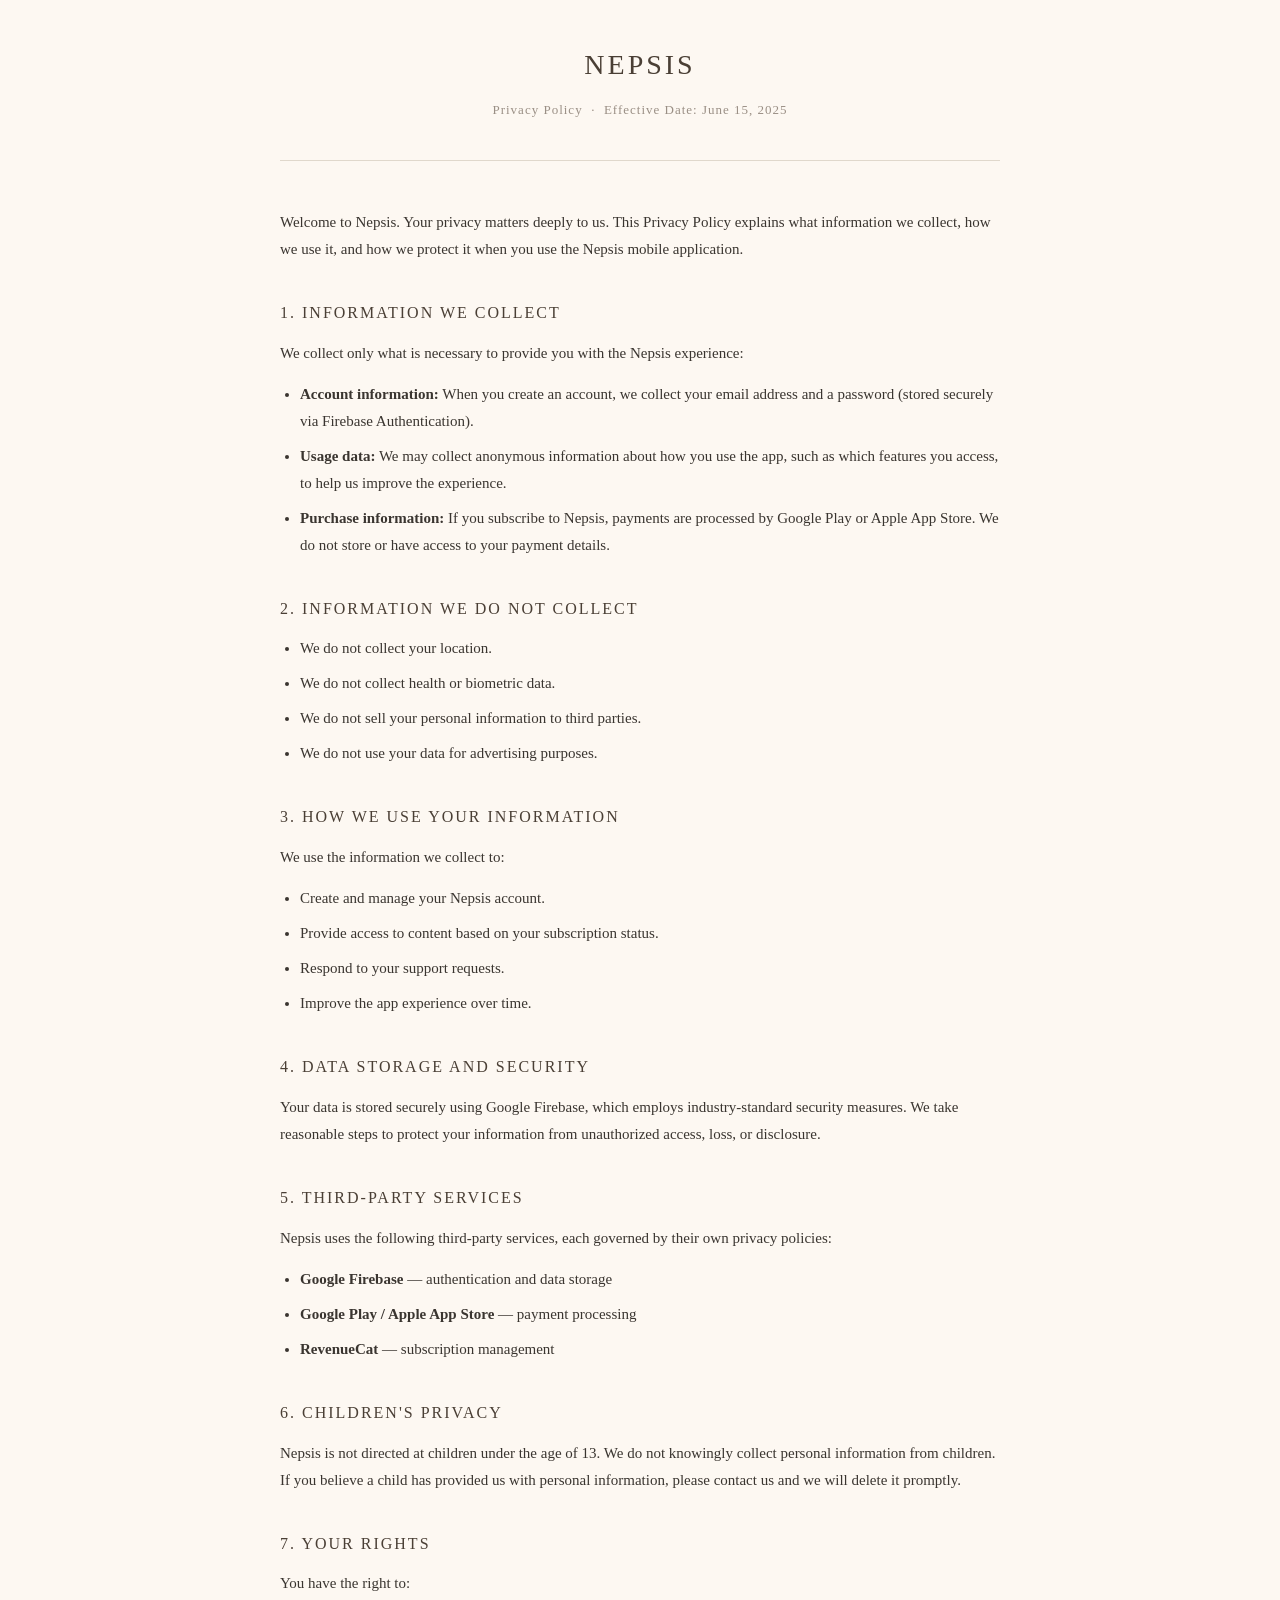
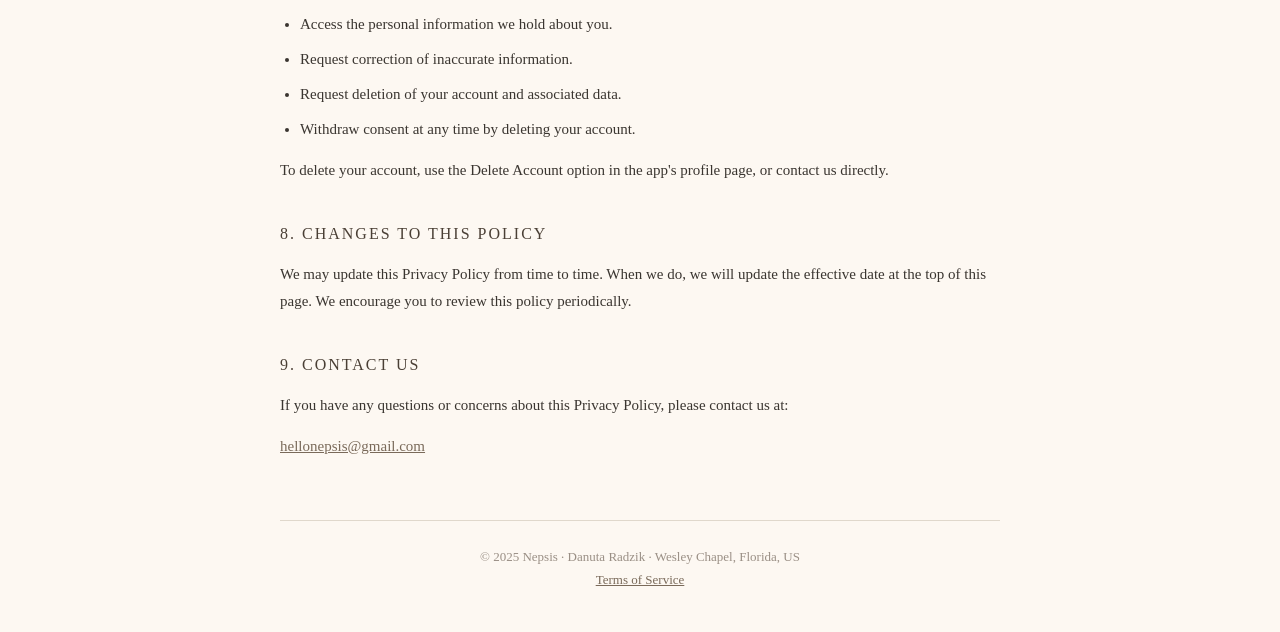
==== privacy-policy.html @ 8388c2a1 "Add files via upload" ====
<!DOCTYPE html>
<html lang="en">
<head>
  <meta charset="UTF-8" />
  <meta name="viewport" content="width=device-width, initial-scale=1.0"/>
  <title>Privacy Policy – Nepsis</title>
  <style>
    * { margin: 0; padding: 0; box-sizing: border-box; }
    body {
      font-family: Georgia, serif;
      background: #fdf8f2;
      color: #2c2c2c;
      padding: 40px 20px;
      max-width: 760px;
      margin: 0 auto;
      line-height: 1.8;
    }
    header {
      text-align: center;
      margin-bottom: 48px;
      padding-bottom: 24px;
      border-bottom: 1px solid #e0d8cc;
    }
    header h1 {
      font-size: 28px;
      font-weight: normal;
      letter-spacing: 3px;
      text-transform: uppercase;
      color: #4a3f35;
      margin-bottom: 8px;
    }
    header p {
      font-size: 13px;
      color: #9a8f85;
      letter-spacing: 1px;
    }
    h2 {
      font-size: 16px;
      font-weight: normal;
      letter-spacing: 2px;
      text-transform: uppercase;
      color: #4a3f35;
      margin: 36px 0 12px;
    }
    p { margin-bottom: 14px; font-size: 15px; color: #3a3530; }
    ul { margin: 10px 0 14px 20px; }
    ul li { margin-bottom: 8px; font-size: 15px; color: #3a3530; }
    a { color: #7a6a5a; }
    footer {
      margin-top: 60px;
      padding-top: 24px;
      border-top: 1px solid #e0d8cc;
      text-align: center;
      font-size: 13px;
      color: #9a8f85;
    }
  </style>
</head>
<body>

<header>
  <h1>Nepsis</h1>
  <p>Privacy Policy &nbsp;·&nbsp; Effective Date: June 15, 2025</p>
</header>

<p>Welcome to Nepsis. Your privacy matters deeply to us. This Privacy Policy explains what information we collect, how we use it, and how we protect it when you use the Nepsis mobile application.</p>

<h2>1. Information We Collect</h2>
<p>We collect only what is necessary to provide you with the Nepsis experience:</p>
<ul>
  <li><strong>Account information:</strong> When you create an account, we collect your email address and a password (stored securely via Firebase Authentication).</li>
  <li><strong>Usage data:</strong> We may collect anonymous information about how you use the app, such as which features you access, to help us improve the experience.</li>
  <li><strong>Purchase information:</strong> If you subscribe to Nepsis, payments are processed by Google Play or Apple App Store. We do not store or have access to your payment details.</li>
</ul>

<h2>2. Information We Do Not Collect</h2>
<ul>
  <li>We do not collect your location.</li>
  <li>We do not collect health or biometric data.</li>
  <li>We do not sell your personal information to third parties.</li>
  <li>We do not use your data for advertising purposes.</li>
</ul>

<h2>3. How We Use Your Information</h2>
<p>We use the information we collect to:</p>
<ul>
  <li>Create and manage your Nepsis account.</li>
  <li>Provide access to content based on your subscription status.</li>
  <li>Respond to your support requests.</li>
  <li>Improve the app experience over time.</li>
</ul>

<h2>4. Data Storage and Security</h2>
<p>Your data is stored securely using Google Firebase, which employs industry-standard security measures. We take reasonable steps to protect your information from unauthorized access, loss, or disclosure.</p>

<h2>5. Third-Party Services</h2>
<p>Nepsis uses the following third-party services, each governed by their own privacy policies:</p>
<ul>
  <li><strong>Google Firebase</strong> — authentication and data storage</li>
  <li><strong>Google Play / Apple App Store</strong> — payment processing</li>
  <li><strong>RevenueCat</strong> — subscription management</li>
</ul>

<h2>6. Children's Privacy</h2>
<p>Nepsis is not directed at children under the age of 13. We do not knowingly collect personal information from children. If you believe a child has provided us with personal information, please contact us and we will delete it promptly.</p>

<h2>7. Your Rights</h2>
<p>You have the right to:</p>
<ul>
  <li>Access the personal information we hold about you.</li>
  <li>Request correction of inaccurate information.</li>
  <li>Request deletion of your account and associated data.</li>
  <li>Withdraw consent at any time by deleting your account.</li>
</ul>
<p>To delete your account, use the Delete Account option in the app's profile page, or contact us directly.</p>

<h2>8. Changes to This Policy</h2>
<p>We may update this Privacy Policy from time to time. When we do, we will update the effective date at the top of this page. We encourage you to review this policy periodically.</p>

<h2>9. Contact Us</h2>
<p>If you have any questions or concerns about this Privacy Policy, please contact us at:</p>
<p><a href="mailto:hellonepsis@gmail.com">hellonepsis@gmail.com</a></p>

<footer>
  &copy; 2025 Nepsis · Danuta Radzik · Wesley Chapel, Florida, US<br/>
  <a href="terms.html">Terms of Service</a>
</footer>

</body>
</html>
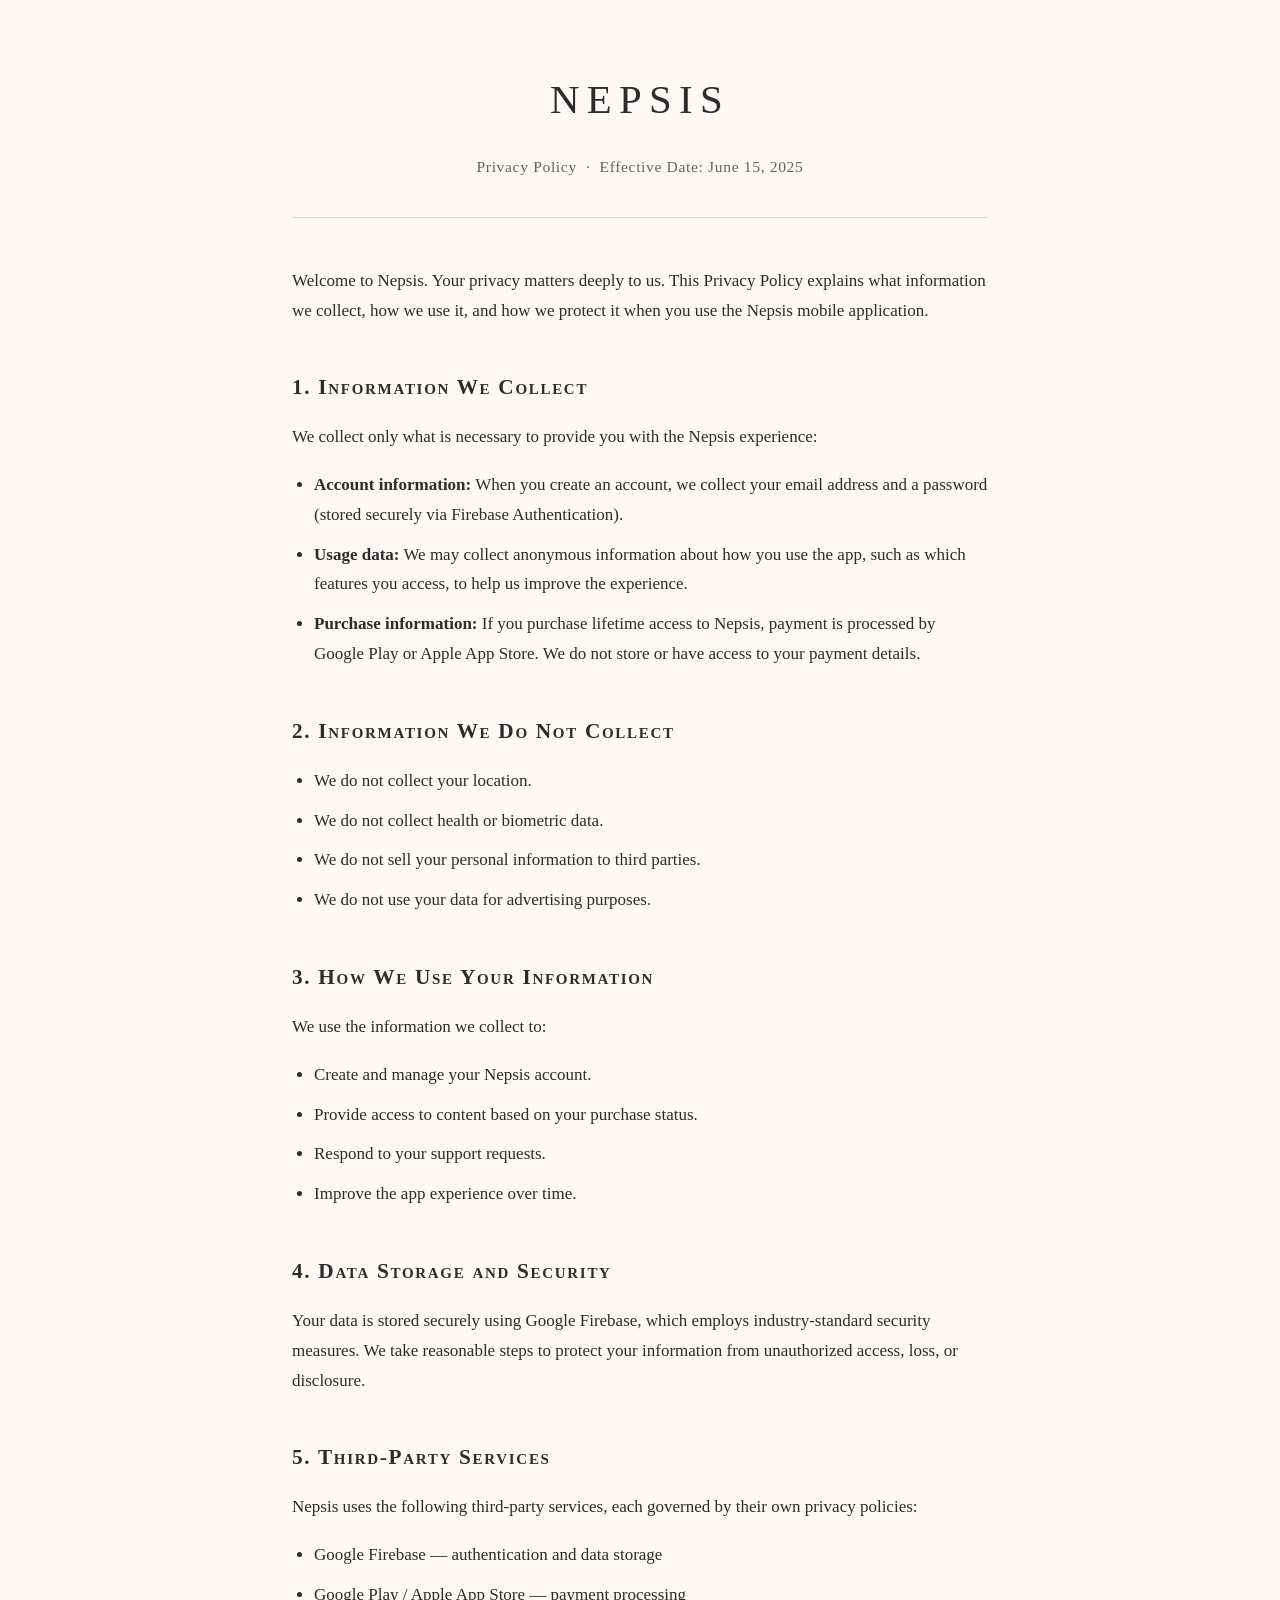
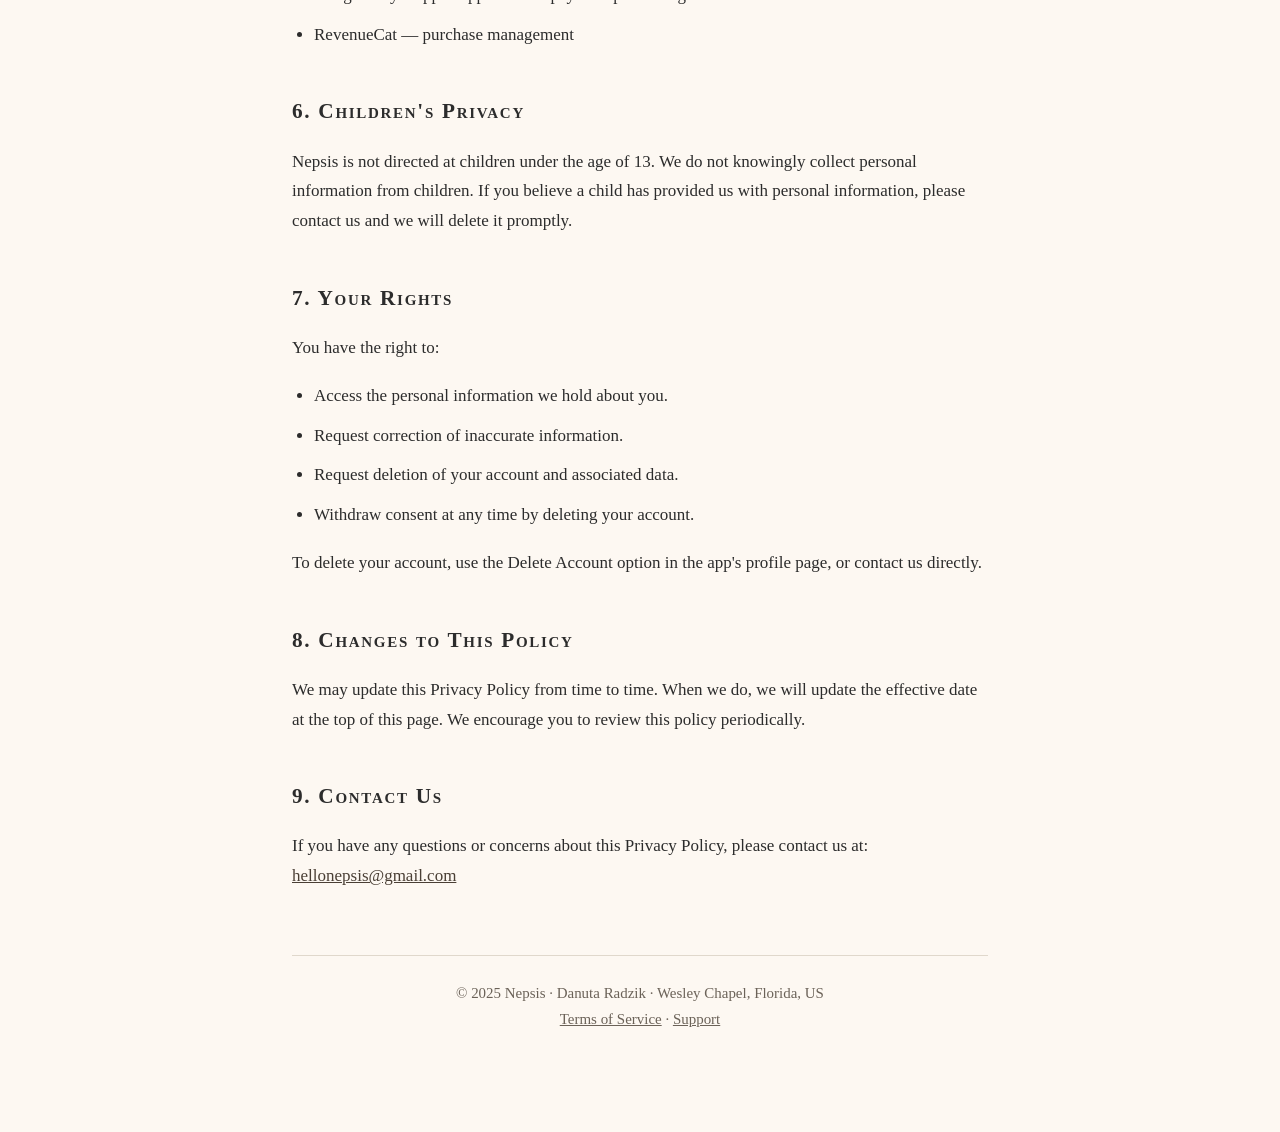
==== commit be223302: "Update privacy-policy.html" ====
--- a/privacy-policy.html
+++ b/privacy-policy.html
@@ -1,130 +1,156 @@
 <!DOCTYPE html>
 <html lang="en">
 <head>
-  <meta charset="UTF-8" />
-  <meta name="viewport" content="width=device-width, initial-scale=1.0"/>
-  <title>Privacy Policy – Nepsis</title>
-  <style>
-    * { margin: 0; padding: 0; box-sizing: border-box; }
-    body {
-      font-family: Georgia, serif;
-      background: #fdf8f2;
-      color: #2c2c2c;
-      padding: 40px 20px;
-      max-width: 760px;
-      margin: 0 auto;
-      line-height: 1.8;
-    }
-    header {
-      text-align: center;
-      margin-bottom: 48px;
-      padding-bottom: 24px;
-      border-bottom: 1px solid #e0d8cc;
-    }
-    header h1 {
-      font-size: 28px;
-      font-weight: normal;
-      letter-spacing: 3px;
-      text-transform: uppercase;
-      color: #4a3f35;
-      margin-bottom: 8px;
-    }
-    header p {
-      font-size: 13px;
-      color: #9a8f85;
-      letter-spacing: 1px;
-    }
-    h2 {
-      font-size: 16px;
-      font-weight: normal;
-      letter-spacing: 2px;
-      text-transform: uppercase;
-      color: #4a3f35;
-      margin: 36px 0 12px;
-    }
-    p { margin-bottom: 14px; font-size: 15px; color: #3a3530; }
-    ul { margin: 10px 0 14px 20px; }
-    ul li { margin-bottom: 8px; font-size: 15px; color: #3a3530; }
-    a { color: #7a6a5a; }
-    footer {
-      margin-top: 60px;
-      padding-top: 24px;
-      border-top: 1px solid #e0d8cc;
-      text-align: center;
-      font-size: 13px;
-      color: #9a8f85;
-    }
-  </style>
+<meta charset="UTF-8">
+<title>Privacy Policy – Nepsis</title>
+<meta name="viewport" content="width=device-width, initial-scale=1.0">
+<style>
+  * { box-sizing: border-box; }
+
+  body {
+    margin: 0;
+    background: #fdf8f2;
+    color: #2c2c2c;
+    font-family: Georgia, serif;
+    font-size: 17px;
+    line-height: 1.75;
+  }
+
+  .page {
+    max-width: 760px;
+    margin: 0 auto;
+    padding: 64px 32px 100px;
+  }
+
+  .wordmark {
+    text-align: center;
+    font-family: Georgia, serif;
+    font-size: 2.4em;
+    letter-spacing: 0.18em;
+    font-weight: 500;
+    color: #2c2c2c;
+    margin: 0 0 18px;
+  }
+
+  .meta {
+    text-align: center;
+    font-size: 0.92em;
+    letter-spacing: 0.04em;
+    color: #6b6258;
+    margin-bottom: 36px;
+  }
+
+  hr {
+    border: none;
+    border-top: 1px solid #e0d8cc;
+    margin: 0 0 48px;
+  }
+
+  h2 {
+    font-family: Georgia, serif;
+    font-variant: small-caps;
+    letter-spacing: 0.08em;
+    font-weight: 600;
+    font-size: 1.25em;
+    color: #2c2c2c;
+    margin-top: 44px;
+    margin-bottom: 16px;
+  }
+
+  p { margin: 0 0 18px; }
+
+  ul {
+    margin: 0 0 18px;
+    padding-left: 22px;
+  }
+
+  li { margin-bottom: 10px; }
+
+  a { color: #4a3f35; text-decoration: underline; }
+  a:hover { color: #2c2c2c; }
+
+  footer {
+    margin-top: 64px;
+    padding-top: 24px;
+    border-top: 1px solid #e0d8cc;
+    text-align: center;
+    font-size: 0.88em;
+    color: #6b6258;
+  }
+
+  footer a { color: #6b6258; }
+</style>
 </head>
 <body>
+<div class="page">
 
-<header>
-  <h1>Nepsis</h1>
-  <p>Privacy Policy &nbsp;·&nbsp; Effective Date: June 15, 2025</p>
-</header>
+  <div class="wordmark">NEPSIS</div>
+  <div class="meta">Privacy Policy &nbsp;&middot;&nbsp; Effective Date: June 15, 2025</div>
+  <hr>
 
-<p>Welcome to Nepsis. Your privacy matters deeply to us. This Privacy Policy explains what information we collect, how we use it, and how we protect it when you use the Nepsis mobile application.</p>
+  <p>Welcome to Nepsis. Your privacy matters deeply to us. This Privacy Policy explains what information we collect, how we use it, and how we protect it when you use the Nepsis mobile application.</p>
 
-<h2>1. Information We Collect</h2>
-<p>We collect only what is necessary to provide you with the Nepsis experience:</p>
-<ul>
-  <li><strong>Account information:</strong> When you create an account, we collect your email address and a password (stored securely via Firebase Authentication).</li>
-  <li><strong>Usage data:</strong> We may collect anonymous information about how you use the app, such as which features you access, to help us improve the experience.</li>
-  <li><strong>Purchase information:</strong> If you subscribe to Nepsis, payments are processed by Google Play or Apple App Store. We do not store or have access to your payment details.</li>
-</ul>
+  <h2>1. Information We Collect</h2>
+  <p>We collect only what is necessary to provide you with the Nepsis experience:</p>
+  <ul>
+    <li><strong>Account information:</strong> When you create an account, we collect your email address and a password (stored securely via Firebase Authentication).</li>
+    <li><strong>Usage data:</strong> We may collect anonymous information about how you use the app, such as which features you access, to help us improve the experience.</li>
+    <li><strong>Purchase information:</strong> If you purchase lifetime access to Nepsis, payment is processed by Google Play or Apple App Store. We do not store or have access to your payment details.</li>
+  </ul>
 
-<h2>2. Information We Do Not Collect</h2>
-<ul>
-  <li>We do not collect your location.</li>
-  <li>We do not collect health or biometric data.</li>
-  <li>We do not sell your personal information to third parties.</li>
-  <li>We do not use your data for advertising purposes.</li>
-</ul>
+  <h2>2. Information We Do Not Collect</h2>
+  <ul>
+    <li>We do not collect your location.</li>
+    <li>We do not collect health or biometric data.</li>
+    <li>We do not sell your personal information to third parties.</li>
+    <li>We do not use your data for advertising purposes.</li>
+  </ul>
 
-<h2>3. How We Use Your Information</h2>
-<p>We use the information we collect to:</p>
-<ul>
-  <li>Create and manage your Nepsis account.</li>
-  <li>Provide access to content based on your subscription status.</li>
-  <li>Respond to your support requests.</li>
-  <li>Improve the app experience over time.</li>
-</ul>
+  <h2>3. How We Use Your Information</h2>
+  <p>We use the information we collect to:</p>
+  <ul>
+    <li>Create and manage your Nepsis account.</li>
+    <li>Provide access to content based on your purchase status.</li>
+    <li>Respond to your support requests.</li>
+    <li>Improve the app experience over time.</li>
+  </ul>
 
-<h2>4. Data Storage and Security</h2>
-<p>Your data is stored securely using Google Firebase, which employs industry-standard security measures. We take reasonable steps to protect your information from unauthorized access, loss, or disclosure.</p>
+  <h2>4. Data Storage and Security</h2>
+  <p>Your data is stored securely using Google Firebase, which employs industry-standard security measures. We take reasonable steps to protect your information from unauthorized access, loss, or disclosure.</p>
 
-<h2>5. Third-Party Services</h2>
-<p>Nepsis uses the following third-party services, each governed by their own privacy policies:</p>
-<ul>
-  <li><strong>Google Firebase</strong> — authentication and data storage</li>
-  <li><strong>Google Play / Apple App Store</strong> — payment processing</li>
-  <li><strong>RevenueCat</strong> — subscription management</li>
-</ul>
+  <h2>5. Third-Party Services</h2>
+  <p>Nepsis uses the following third-party services, each governed by their own privacy policies:</p>
+  <ul>
+    <li>Google Firebase — authentication and data storage</li>
+    <li>Google Play / Apple App Store — payment processing</li>
+    <li>RevenueCat — purchase management</li>
+  </ul>
 
-<h2>6. Children's Privacy</h2>
-<p>Nepsis is not directed at children under the age of 13. We do not knowingly collect personal information from children. If you believe a child has provided us with personal information, please contact us and we will delete it promptly.</p>
+  <h2>6. Children's Privacy</h2>
+  <p>Nepsis is not directed at children under the age of 13. We do not knowingly collect personal information from children. If you believe a child has provided us with personal information, please contact us and we will delete it promptly.</p>
 
-<h2>7. Your Rights</h2>
-<p>You have the right to:</p>
-<ul>
-  <li>Access the personal information we hold about you.</li>
-  <li>Request correction of inaccurate information.</li>
-  <li>Request deletion of your account and associated data.</li>
-  <li>Withdraw consent at any time by deleting your account.</li>
-</ul>
-<p>To delete your account, use the Delete Account option in the app's profile page, or contact us directly.</p>
+  <h2>7. Your Rights</h2>
+  <p>You have the right to:</p>
+  <ul>
+    <li>Access the personal information we hold about you.</li>
+    <li>Request correction of inaccurate information.</li>
+    <li>Request deletion of your account and associated data.</li>
+    <li>Withdraw consent at any time by deleting your account.</li>
+  </ul>
+  <p>To delete your account, use the Delete Account option in the app's profile page, or contact us directly.</p>
 
-<h2>8. Changes to This Policy</h2>
-<p>We may update this Privacy Policy from time to time. When we do, we will update the effective date at the top of this page. We encourage you to review this policy periodically.</p>
+  <h2>8. Changes to This Policy</h2>
+  <p>We may update this Privacy Policy from time to time. When we do, we will update the effective date at the top of this page. We encourage you to review this policy periodically.</p>
 
-<h2>9. Contact Us</h2>
-<p>If you have any questions or concerns about this Privacy Policy, please contact us at:</p>
-<p><a href="mailto:hellonepsis@gmail.com">hellonepsis@gmail.com</a></p>
+  <h2>9. Contact Us</h2>
+  <p>If you have any questions or concerns about this Privacy Policy, please contact us at:<br>
+  <a href="mailto:hellonepsis@gmail.com">hellonepsis@gmail.com</a></p>
 
-<footer>
-  &copy; 2025 Nepsis · Danuta Radzik · Wesley Chapel, Florida, US<br/>
-  <a href="terms.html">Terms of Service</a>
-</footer>
+  <footer>
+    &copy; 2025 Nepsis &middot; Danuta Radzik &middot; Wesley Chapel, Florida, US<br>
+    <a href="https://nepsis.space/terms-of-service.html">Terms of Service</a> &middot; <a href="https://nepsis.space/support.html">Support</a>
+  </footer>
 
+</div>
 </body>
 </html>
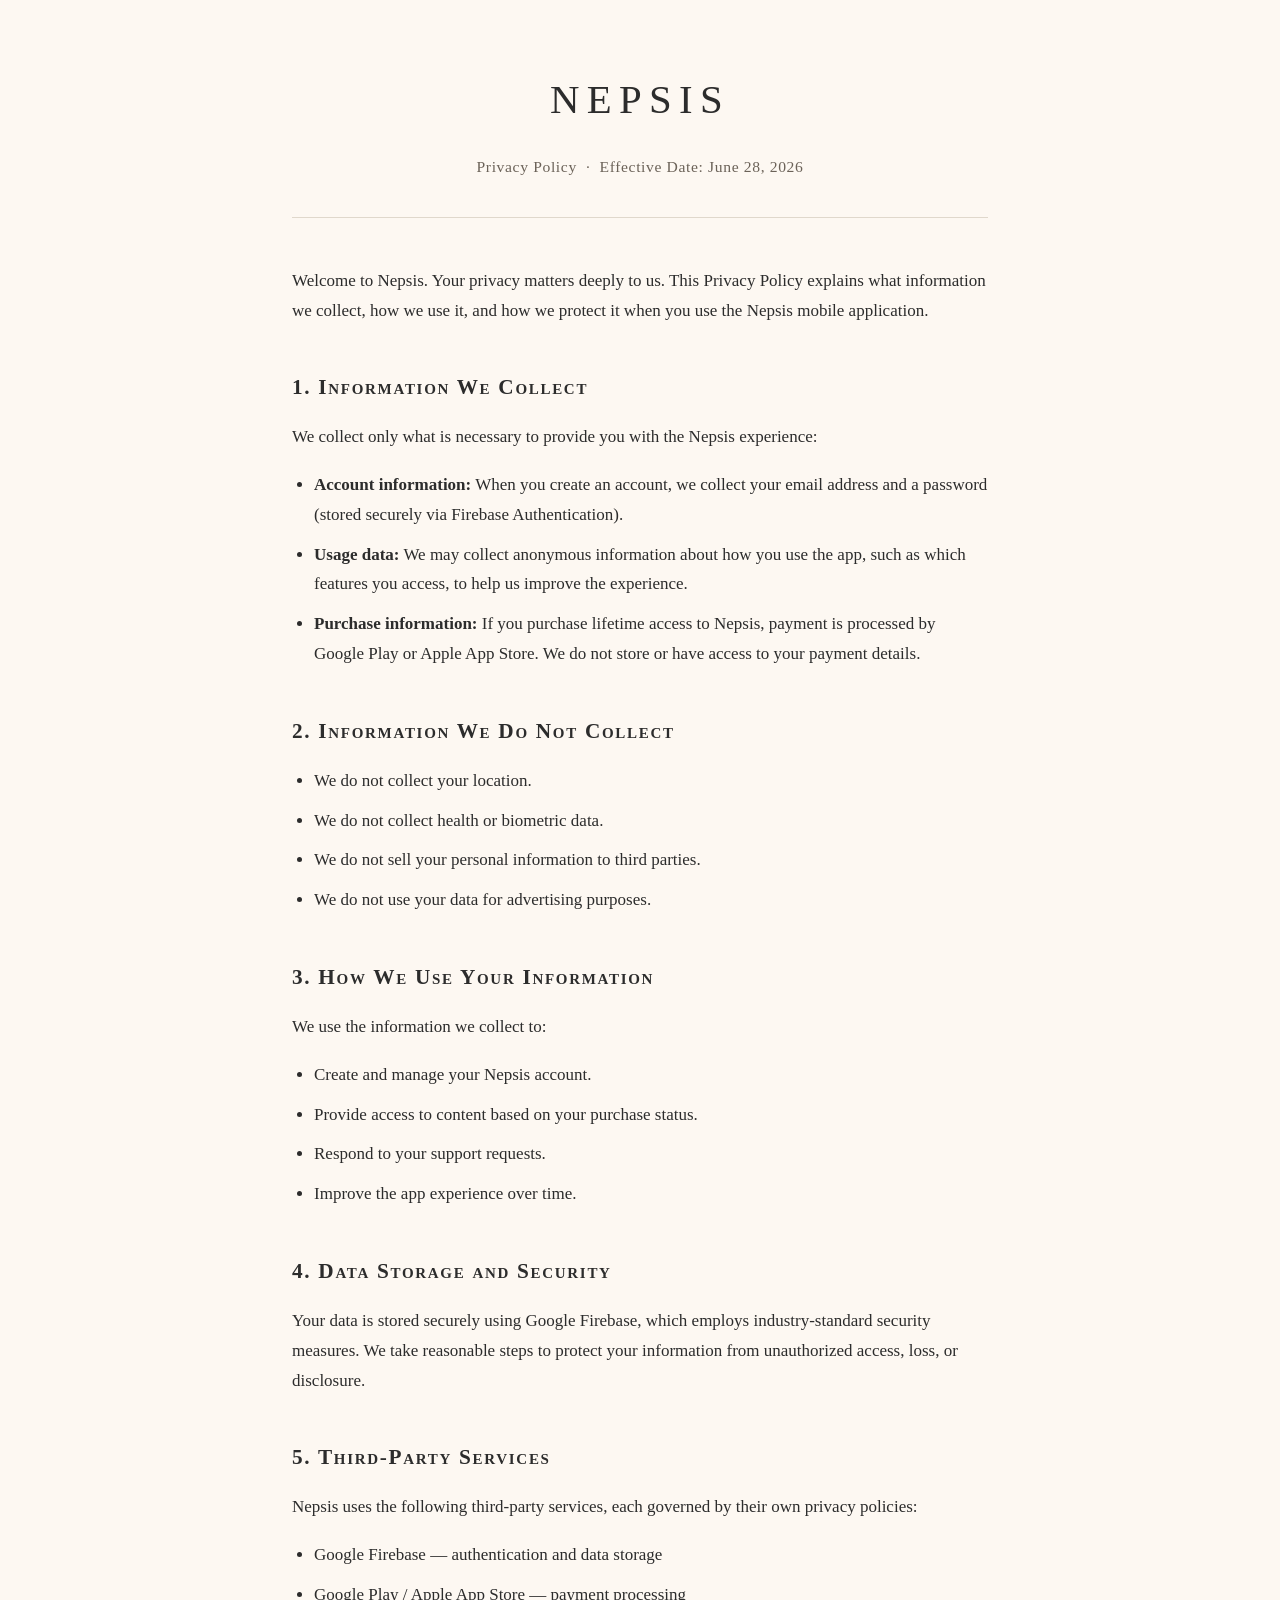
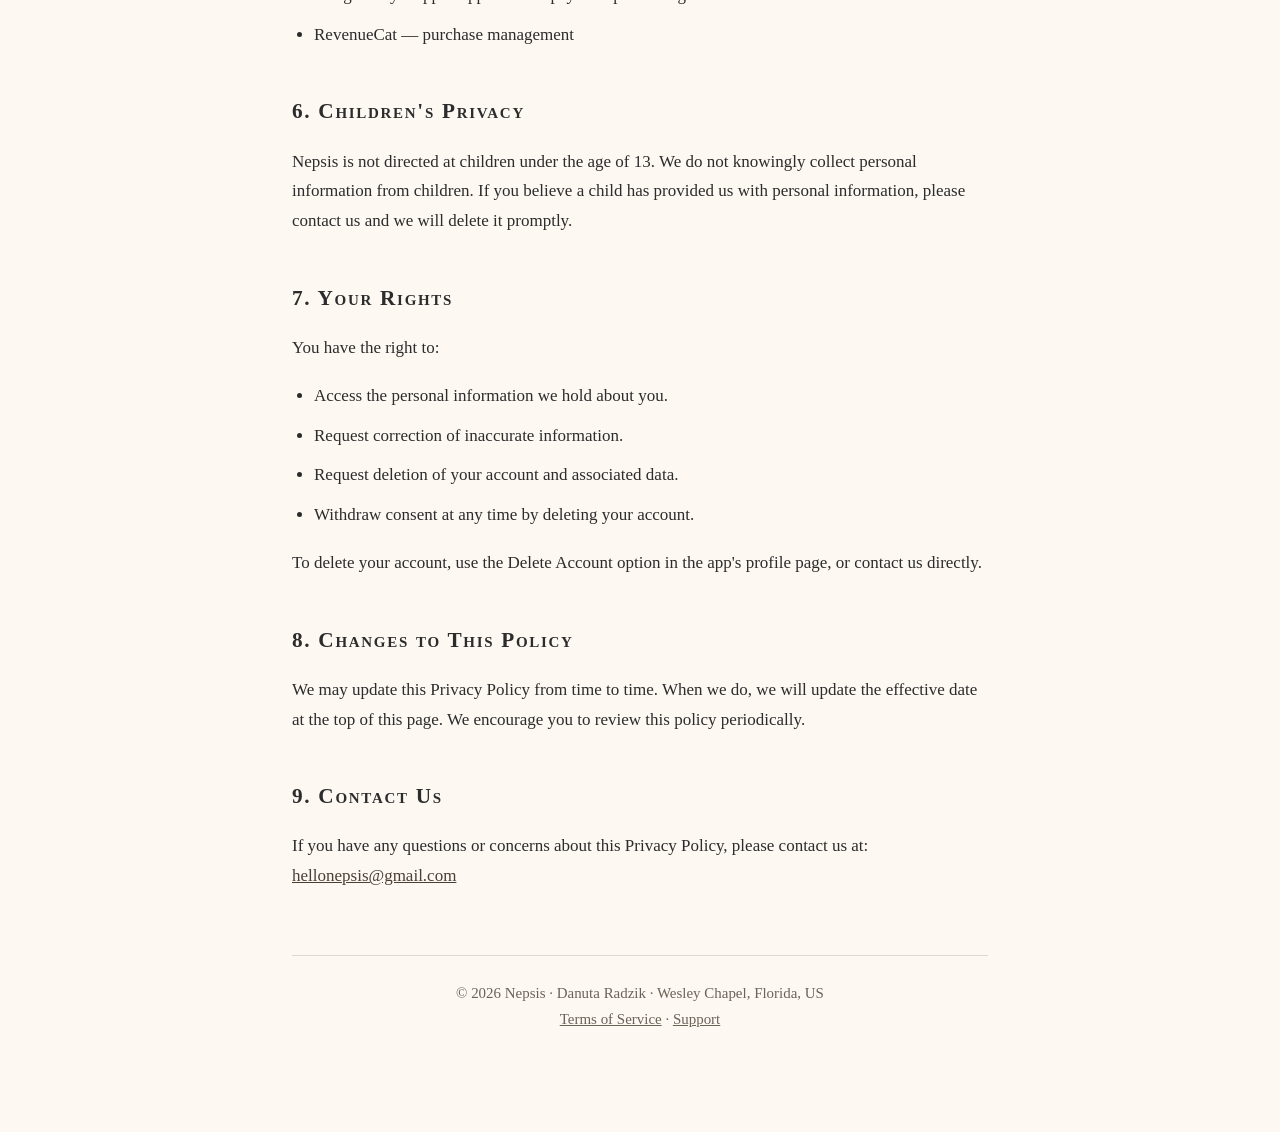
==== commit 06b39d5a: "Update privacy-policy.html" ====
--- a/privacy-policy.html
+++ b/privacy-policy.html
@@ -85,7 +85,7 @@
 <div class="page">
 
   <div class="wordmark">NEPSIS</div>
-  <div class="meta">Privacy Policy &nbsp;&middot;&nbsp; Effective Date: June 15, 2025</div>
+  <div class="meta">Privacy Policy &nbsp;&middot;&nbsp; Effective Date: June 28, 2026</div>
   <hr>
 
   <p>Welcome to Nepsis. Your privacy matters deeply to us. This Privacy Policy explains what information we collect, how we use it, and how we protect it when you use the Nepsis mobile application.</p>
@@ -147,7 +147,7 @@
   <a href="mailto:hellonepsis@gmail.com">hellonepsis@gmail.com</a></p>
 
   <footer>
-    &copy; 2025 Nepsis &middot; Danuta Radzik &middot; Wesley Chapel, Florida, US<br>
+    &copy; 2026 Nepsis &middot; Danuta Radzik &middot; Wesley Chapel, Florida, US<br>
     <a href="https://nepsis.space/terms-of-service.html">Terms of Service</a> &middot; <a href="https://nepsis.space/support.html">Support</a>
   </footer>
 
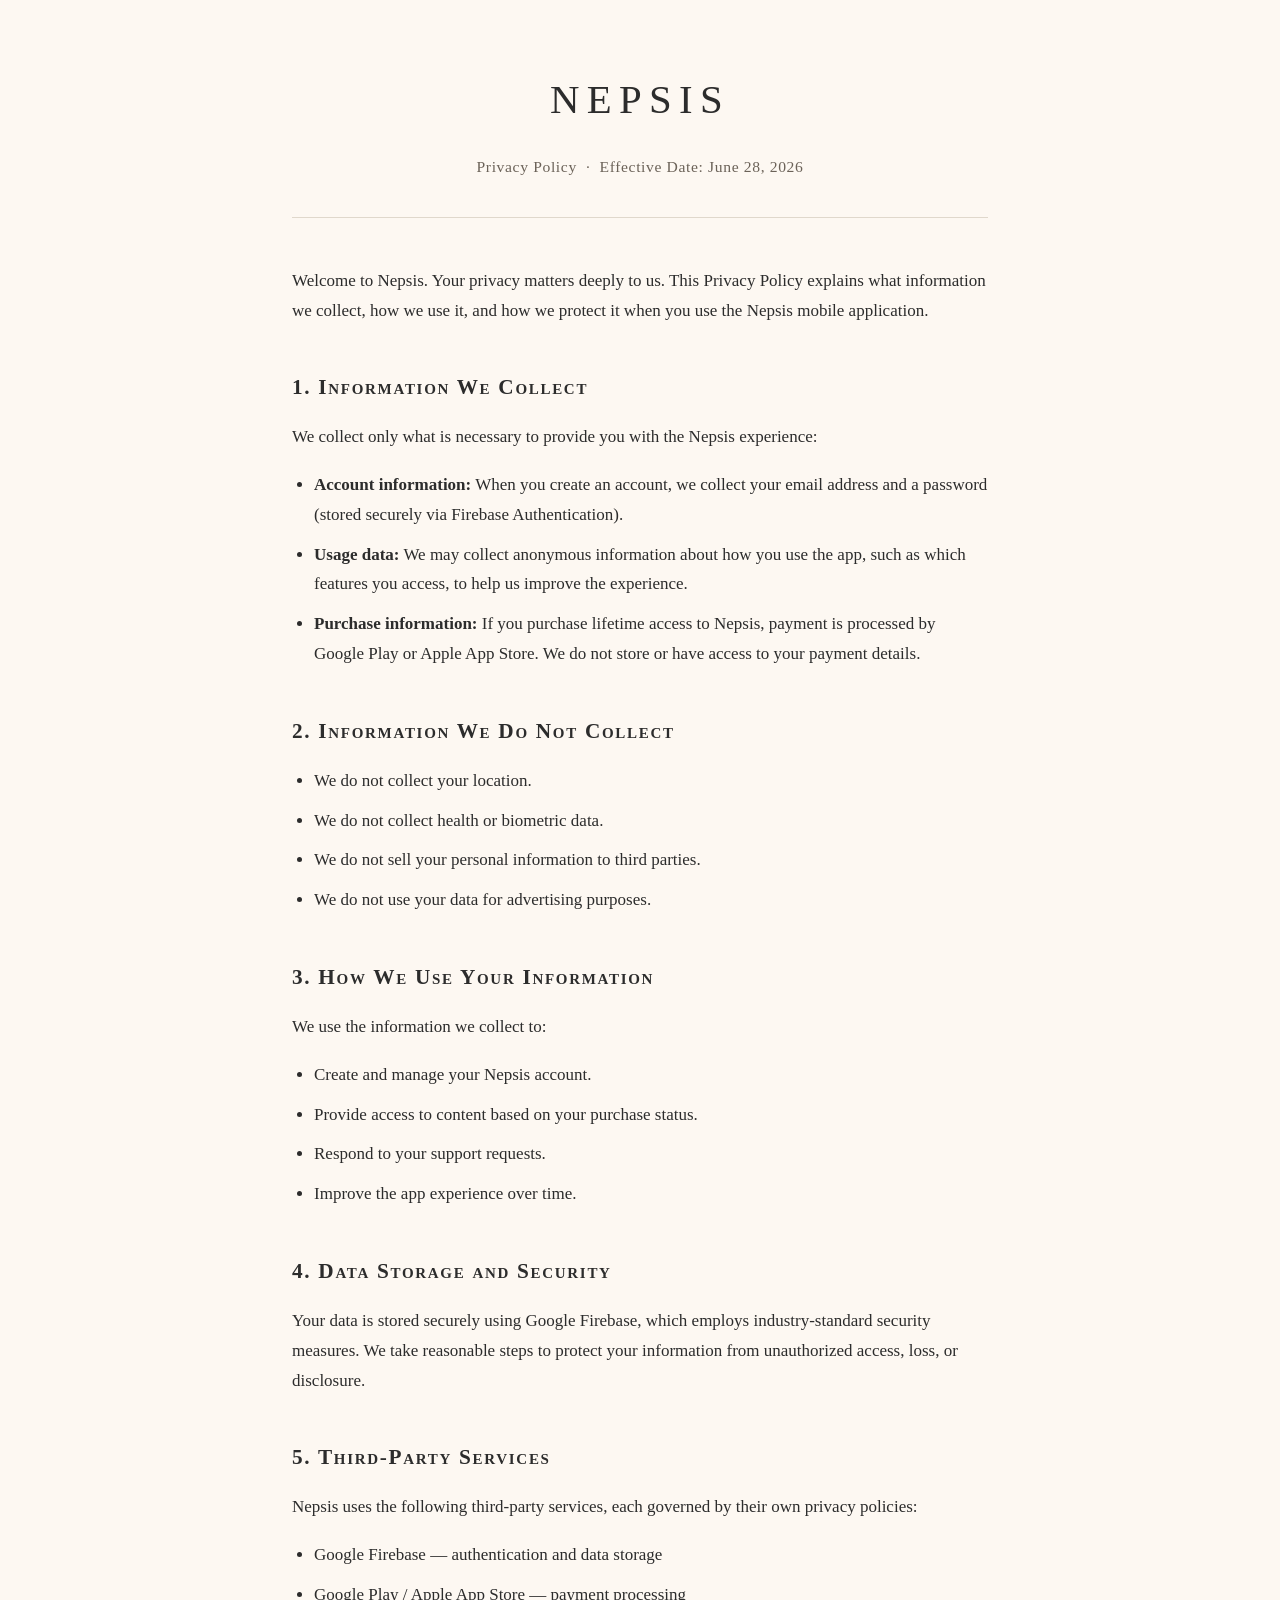
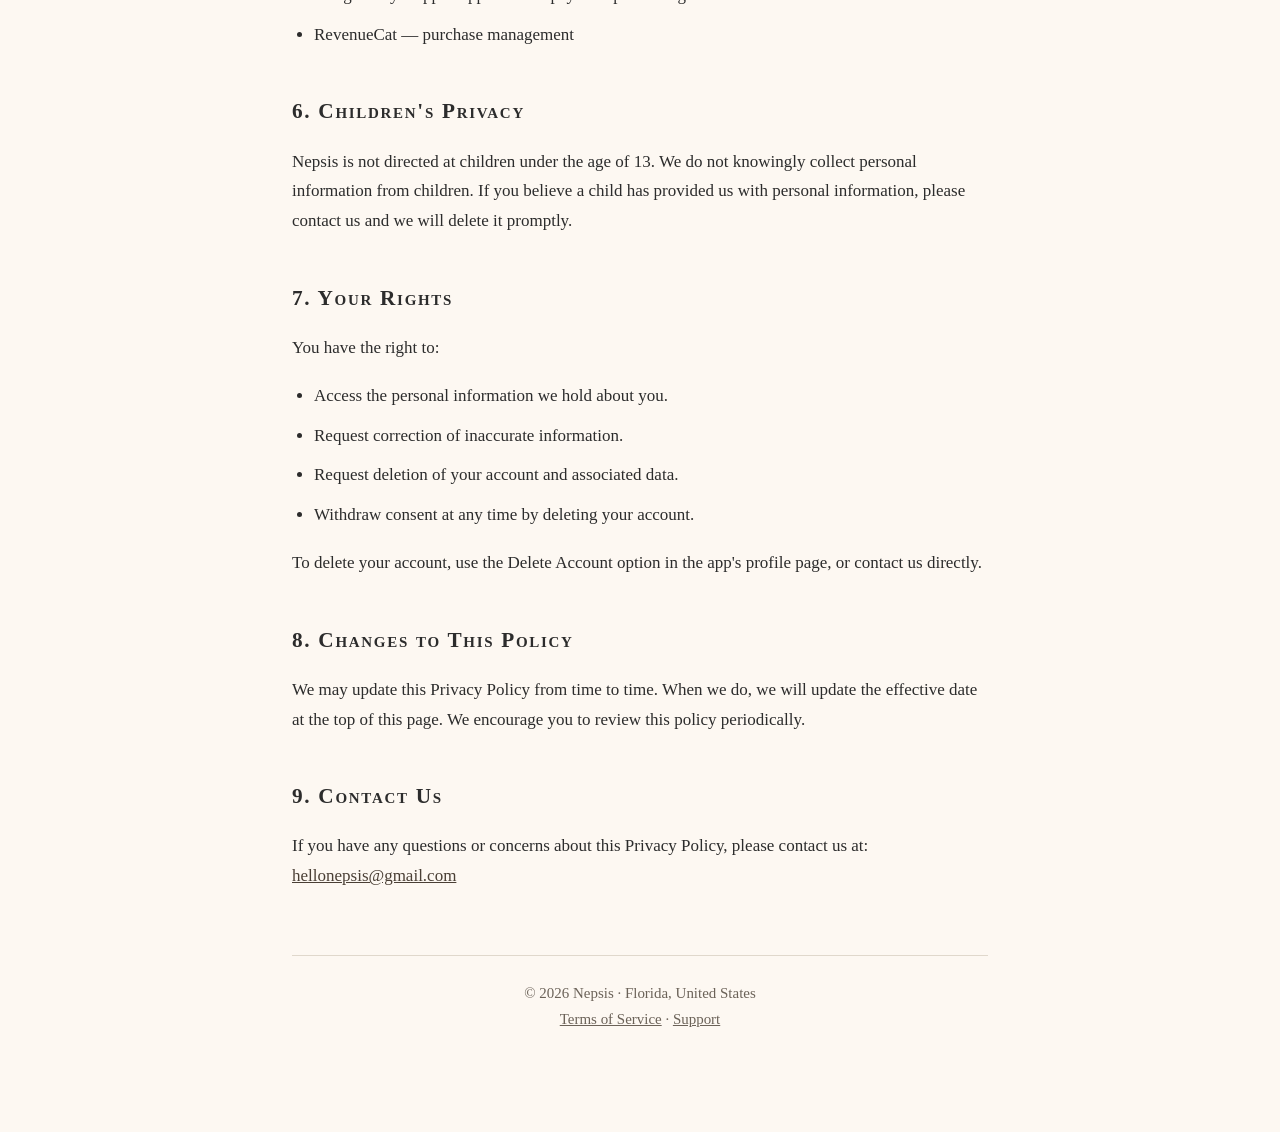
==== commit ac7922bb: "Update privacy-policy.html" ====
--- a/privacy-policy.html
+++ b/privacy-policy.html
@@ -5,6 +5,7 @@
 <title>Privacy Policy – Nepsis</title>
 <meta name="viewport" content="width=device-width, initial-scale=1.0">
 <style>
+
   * { box-sizing: border-box; }
 
   body {
@@ -147,7 +148,7 @@
   <a href="mailto:hellonepsis@gmail.com">hellonepsis@gmail.com</a></p>
 
   <footer>
-    &copy; 2026 Nepsis &middot; Danuta Radzik &middot; Wesley Chapel, Florida, US<br>
+    &copy; 2026 Nepsis &middot; Florida, United States<br>
     <a href="https://nepsis.space/terms-of-service.html">Terms of Service</a> &middot; <a href="https://nepsis.space/support.html">Support</a>
   </footer>
 
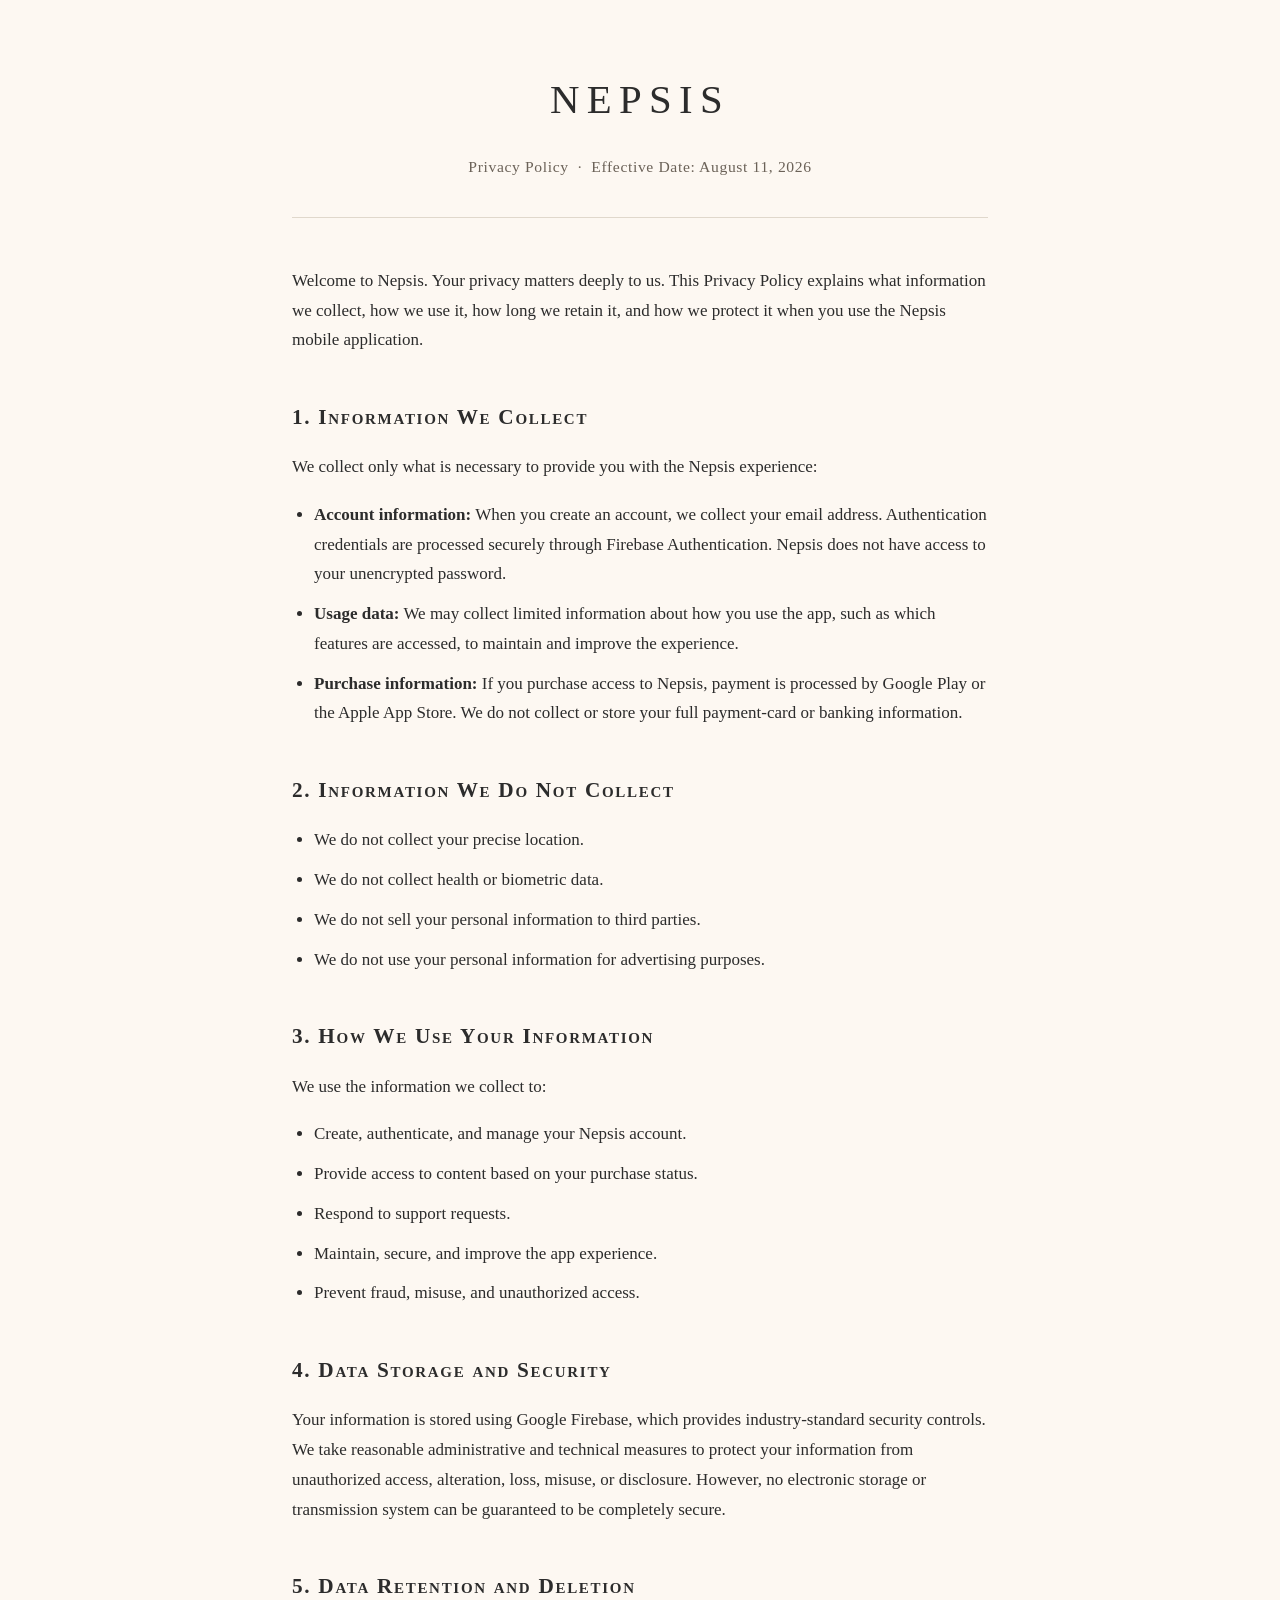
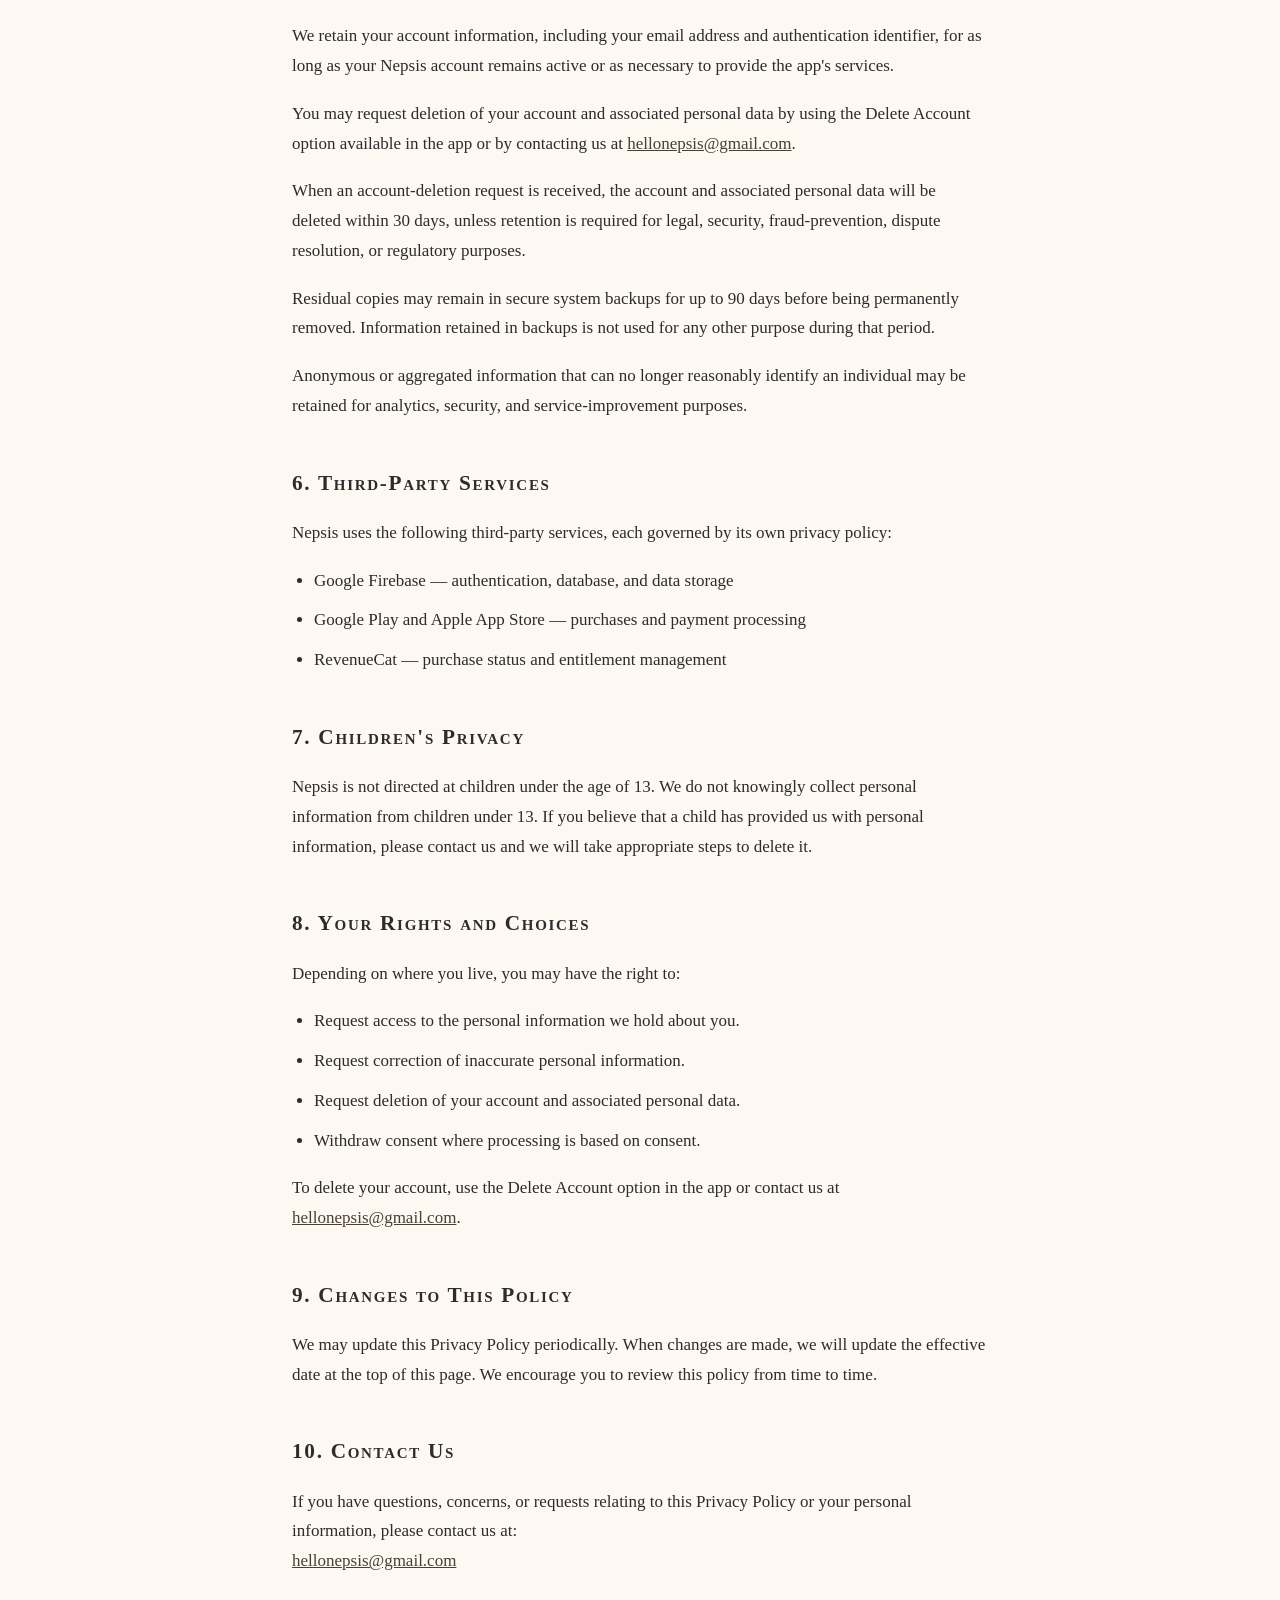
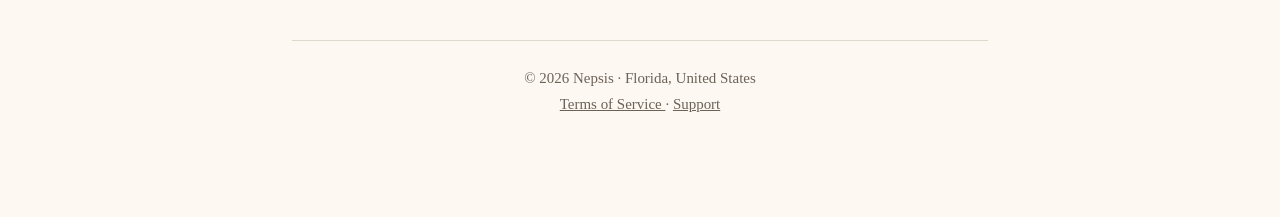
==== commit 60854eec: "Update privacy-policy.html" ====
--- a/privacy-policy.html
+++ b/privacy-policy.html
@@ -1,157 +1,283 @@
 <!DOCTYPE html>
 <html lang="en">
 <head>
-<meta charset="UTF-8">
-<title>Privacy Policy – Nepsis</title>
-<meta name="viewport" content="width=device-width, initial-scale=1.0">
-<style>
-
-  * { box-sizing: border-box; }
-
-  body {
-    margin: 0;
-    background: #fdf8f2;
-    color: #2c2c2c;
-    font-family: Georgia, serif;
-    font-size: 17px;
-    line-height: 1.75;
-  }
-
-  .page {
-    max-width: 760px;
-    margin: 0 auto;
-    padding: 64px 32px 100px;
-  }
-
-  .wordmark {
-    text-align: center;
-    font-family: Georgia, serif;
-    font-size: 2.4em;
-    letter-spacing: 0.18em;
-    font-weight: 500;
-    color: #2c2c2c;
-    margin: 0 0 18px;
-  }
-
-  .meta {
-    text-align: center;
-    font-size: 0.92em;
-    letter-spacing: 0.04em;
-    color: #6b6258;
-    margin-bottom: 36px;
-  }
-
-  hr {
-    border: none;
-    border-top: 1px solid #e0d8cc;
-    margin: 0 0 48px;
-  }
-
-  h2 {
-    font-family: Georgia, serif;
-    font-variant: small-caps;
-    letter-spacing: 0.08em;
-    font-weight: 600;
-    font-size: 1.25em;
-    color: #2c2c2c;
-    margin-top: 44px;
-    margin-bottom: 16px;
-  }
-
-  p { margin: 0 0 18px; }
-
-  ul {
-    margin: 0 0 18px;
-    padding-left: 22px;
-  }
-
-  li { margin-bottom: 10px; }
-
-  a { color: #4a3f35; text-decoration: underline; }
-  a:hover { color: #2c2c2c; }
-
-  footer {
-    margin-top: 64px;
-    padding-top: 24px;
-    border-top: 1px solid #e0d8cc;
-    text-align: center;
-    font-size: 0.88em;
-    color: #6b6258;
-  }
-
-  footer a { color: #6b6258; }
-</style>
+  <meta charset="UTF-8">
+  <title>Privacy Policy – Nepsis</title>
+  <meta name="viewport" content="width=device-width, initial-scale=1.0">
+
+  <style>
+    * {
+      box-sizing: border-box;
+    }
+
+    body {
+      margin: 0;
+      background: #fdf8f2;
+      color: #2c2c2c;
+      font-family: Georgia, serif;
+      font-size: 17px;
+      line-height: 1.75;
+    }
+
+    .page {
+      max-width: 760px;
+      margin: 0 auto;
+      padding: 64px 32px 100px;
+    }
+
+    .wordmark {
+      margin: 0 0 18px;
+      color: #2c2c2c;
+      font-family: Georgia, serif;
+      font-size: 2.4em;
+      font-weight: 500;
+      letter-spacing: 0.18em;
+      text-align: center;
+    }
+
+    .meta {
+      margin-bottom: 36px;
+      color: #6b6258;
+      font-size: 0.92em;
+      letter-spacing: 0.04em;
+      text-align: center;
+    }
+
+    hr {
+      margin: 0 0 48px;
+      border: none;
+      border-top: 1px solid #e0d8cc;
+    }
+
+    h2 {
+      margin-top: 44px;
+      margin-bottom: 16px;
+      color: #2c2c2c;
+      font-family: Georgia, serif;
+      font-size: 1.25em;
+      font-variant: small-caps;
+      font-weight: 600;
+      letter-spacing: 0.08em;
+    }
+
+    p {
+      margin: 0 0 18px;
+    }
+
+    ul {
+      margin: 0 0 18px;
+      padding-left: 22px;
+    }
+
+    li {
+      margin-bottom: 10px;
+    }
+
+    a {
+      color: #4a3f35;
+      text-decoration: underline;
+    }
+
+    a:hover {
+      color: #2c2c2c;
+    }
+
+    footer {
+      margin-top: 64px;
+      padding-top: 24px;
+      border-top: 1px solid #e0d8cc;
+      color: #6b6258;
+      font-size: 0.88em;
+      text-align: center;
+    }
+
+    footer a {
+      color: #6b6258;
+    }
+  </style>
 </head>
+
 <body>
-<div class="page">
-
-  <div class="wordmark">NEPSIS</div>
-  <div class="meta">Privacy Policy &nbsp;&middot;&nbsp; Effective Date: June 28, 2026</div>
-  <hr>
-
-  <p>Welcome to Nepsis. Your privacy matters deeply to us. This Privacy Policy explains what information we collect, how we use it, and how we protect it when you use the Nepsis mobile application.</p>
-
-  <h2>1. Information We Collect</h2>
-  <p>We collect only what is necessary to provide you with the Nepsis experience:</p>
-  <ul>
-    <li><strong>Account information:</strong> When you create an account, we collect your email address and a password (stored securely via Firebase Authentication).</li>
-    <li><strong>Usage data:</strong> We may collect anonymous information about how you use the app, such as which features you access, to help us improve the experience.</li>
-    <li><strong>Purchase information:</strong> If you purchase lifetime access to Nepsis, payment is processed by Google Play or Apple App Store. We do not store or have access to your payment details.</li>
-  </ul>
-
-  <h2>2. Information We Do Not Collect</h2>
-  <ul>
-    <li>We do not collect your location.</li>
-    <li>We do not collect health or biometric data.</li>
-    <li>We do not sell your personal information to third parties.</li>
-    <li>We do not use your data for advertising purposes.</li>
-  </ul>
-
-  <h2>3. How We Use Your Information</h2>
-  <p>We use the information we collect to:</p>
-  <ul>
-    <li>Create and manage your Nepsis account.</li>
-    <li>Provide access to content based on your purchase status.</li>
-    <li>Respond to your support requests.</li>
-    <li>Improve the app experience over time.</li>
-  </ul>
-
-  <h2>4. Data Storage and Security</h2>
-  <p>Your data is stored securely using Google Firebase, which employs industry-standard security measures. We take reasonable steps to protect your information from unauthorized access, loss, or disclosure.</p>
-
-  <h2>5. Third-Party Services</h2>
-  <p>Nepsis uses the following third-party services, each governed by their own privacy policies:</p>
-  <ul>
-    <li>Google Firebase — authentication and data storage</li>
-    <li>Google Play / Apple App Store — payment processing</li>
-    <li>RevenueCat — purchase management</li>
-  </ul>
-
-  <h2>6. Children's Privacy</h2>
-  <p>Nepsis is not directed at children under the age of 13. We do not knowingly collect personal information from children. If you believe a child has provided us with personal information, please contact us and we will delete it promptly.</p>
-
-  <h2>7. Your Rights</h2>
-  <p>You have the right to:</p>
-  <ul>
-    <li>Access the personal information we hold about you.</li>
-    <li>Request correction of inaccurate information.</li>
-    <li>Request deletion of your account and associated data.</li>
-    <li>Withdraw consent at any time by deleting your account.</li>
-  </ul>
-  <p>To delete your account, use the Delete Account option in the app's profile page, or contact us directly.</p>
-
-  <h2>8. Changes to This Policy</h2>
-  <p>We may update this Privacy Policy from time to time. When we do, we will update the effective date at the top of this page. We encourage you to review this policy periodically.</p>
-
-  <h2>9. Contact Us</h2>
-  <p>If you have any questions or concerns about this Privacy Policy, please contact us at:<br>
-  <a href="mailto:hellonepsis@gmail.com">hellonepsis@gmail.com</a></p>
-
-  <footer>
-    &copy; 2026 Nepsis &middot; Florida, United States<br>
-    <a href="https://nepsis.space/terms-of-service.html">Terms of Service</a> &middot; <a href="https://nepsis.space/support.html">Support</a>
-  </footer>
-
-</div>
+  <div class="page">
+
+    <div class="wordmark">NEPSIS</div>
+
+    <div class="meta">
+      Privacy Policy &nbsp;&middot;&nbsp; Effective Date: August 11, 2026
+    </div>
+
+    <hr>
+
+    <p>
+      Welcome to Nepsis. Your privacy matters deeply to us. This Privacy
+      Policy explains what information we collect, how we use it, how long
+      we retain it, and how we protect it when you use the Nepsis mobile
+      application.
+    </p>
+
+    <h2>1. Information We Collect</h2>
+
+    <p>
+      We collect only what is necessary to provide you with the Nepsis
+      experience:
+    </p>
+
+    <ul>
+      <li>
+        <strong>Account information:</strong>
+        When you create an account, we collect your email address.
+        Authentication credentials are processed securely through Firebase
+        Authentication. Nepsis does not have access to your unencrypted
+        password.
+      </li>
+
+      <li>
+        <strong>Usage data:</strong>
+        We may collect limited information about how you use the app, such
+        as which features are accessed, to maintain and improve the
+        experience.
+      </li>
+
+      <li>
+        <strong>Purchase information:</strong>
+        If you purchase access to Nepsis, payment is processed by Google
+        Play or the Apple App Store. We do not collect or store your full
+        payment-card or banking information.
+      </li>
+    </ul>
+
+    <h2>2. Information We Do Not Collect</h2>
+
+    <ul>
+      <li>We do not collect your precise location.</li>
+      <li>We do not collect health or biometric data.</li>
+      <li>We do not sell your personal information to third parties.</li>
+      <li>We do not use your personal information for advertising purposes.</li>
+    </ul>
+
+    <h2>3. How We Use Your Information</h2>
+
+    <p>We use the information we collect to:</p>
+
+    <ul>
+      <li>Create, authenticate, and manage your Nepsis account.</li>
+      <li>Provide access to content based on your purchase status.</li>
+      <li>Respond to support requests.</li>
+      <li>Maintain, secure, and improve the app experience.</li>
+      <li>Prevent fraud, misuse, and unauthorized access.</li>
+    </ul>
+
+    <h2>4. Data Storage and Security</h2>
+
+    <p>
+      Your information is stored using Google Firebase, which provides
+      industry-standard security controls. We take reasonable
+      administrative and technical measures to protect your information
+      from unauthorized access, alteration, loss, misuse, or disclosure.
+      However, no electronic storage or transmission system can be
+      guaranteed to be completely secure.
+    </p>
+
+    <h2>5. Data Retention and Deletion</h2>
+
+    <p>
+      We retain your account information, including your email address and
+      authentication identifier, for as long as your Nepsis account remains
+      active or as necessary to provide the app's services.
+    </p>
+
+    <p>
+      You may request deletion of your account and associated personal data
+      by using the Delete Account option available in the app or by
+      contacting us at
+      <a href="mailto:hellonepsis@gmail.com">hellonepsis@gmail.com</a>.
+    </p>
+
+    <p>
+      When an account-deletion request is received, the account and
+      associated personal data will be deleted within 30 days, unless
+      retention is required for legal, security, fraud-prevention, dispute
+      resolution, or regulatory purposes.
+    </p>
+
+    <p>
+      Residual copies may remain in secure system backups for up to 90 days
+      before being permanently removed. Information retained in backups is
+      not used for any other purpose during that period.
+    </p>
+
+    <p>
+      Anonymous or aggregated information that can no longer reasonably
+      identify an individual may be retained for analytics, security, and
+      service-improvement purposes.
+    </p>
+
+    <h2>6. Third-Party Services</h2>
+
+    <p>
+      Nepsis uses the following third-party services, each governed by its
+      own privacy policy:
+    </p>
+
+    <ul>
+      <li>Google Firebase — authentication, database, and data storage</li>
+      <li>Google Play and Apple App Store — purchases and payment processing</li>
+      <li>RevenueCat — purchase status and entitlement management</li>
+    </ul>
+
+    <h2>7. Children's Privacy</h2>
+
+    <p>
+      Nepsis is not directed at children under the age of 13. We do not
+      knowingly collect personal information from children under 13. If you
+      believe that a child has provided us with personal information,
+      please contact us and we will take appropriate steps to delete it.
+    </p>
+
+    <h2>8. Your Rights and Choices</h2>
+
+    <p>Depending on where you live, you may have the right to:</p>
+
+    <ul>
+      <li>Request access to the personal information we hold about you.</li>
+      <li>Request correction of inaccurate personal information.</li>
+      <li>Request deletion of your account and associated personal data.</li>
+      <li>Withdraw consent where processing is based on consent.</li>
+    </ul>
+
+    <p>
+      To delete your account, use the Delete Account option in the app or
+      contact us at
+      <a href="mailto:hellonepsis@gmail.com">hellonepsis@gmail.com</a>.
+    </p>
+
+    <h2>9. Changes to This Policy</h2>
+
+    <p>
+      We may update this Privacy Policy periodically. When changes are
+      made, we will update the effective date at the top of this page. We
+      encourage you to review this policy from time to time.
+    </p>
+
+    <h2>10. Contact Us</h2>
+
+    <p>
+      If you have questions, concerns, or requests relating to this Privacy
+      Policy or your personal information, please contact us at:<br>
+      <a href="mailto:hellonepsis@gmail.com">hellonepsis@gmail.com</a>
+    </p>
+
+    <footer>
+      &copy; 2026 Nepsis &middot; Florida, United States<br>
+      <a href="https://nepsis.space/terms-of-service.html">
+        Terms of Service
+      </a>
+      &middot;
+      <a href="https://nepsis.space/support.html">
+        Support
+      </a>
+    </footer>
+
+  </div>
 </body>
 </html>
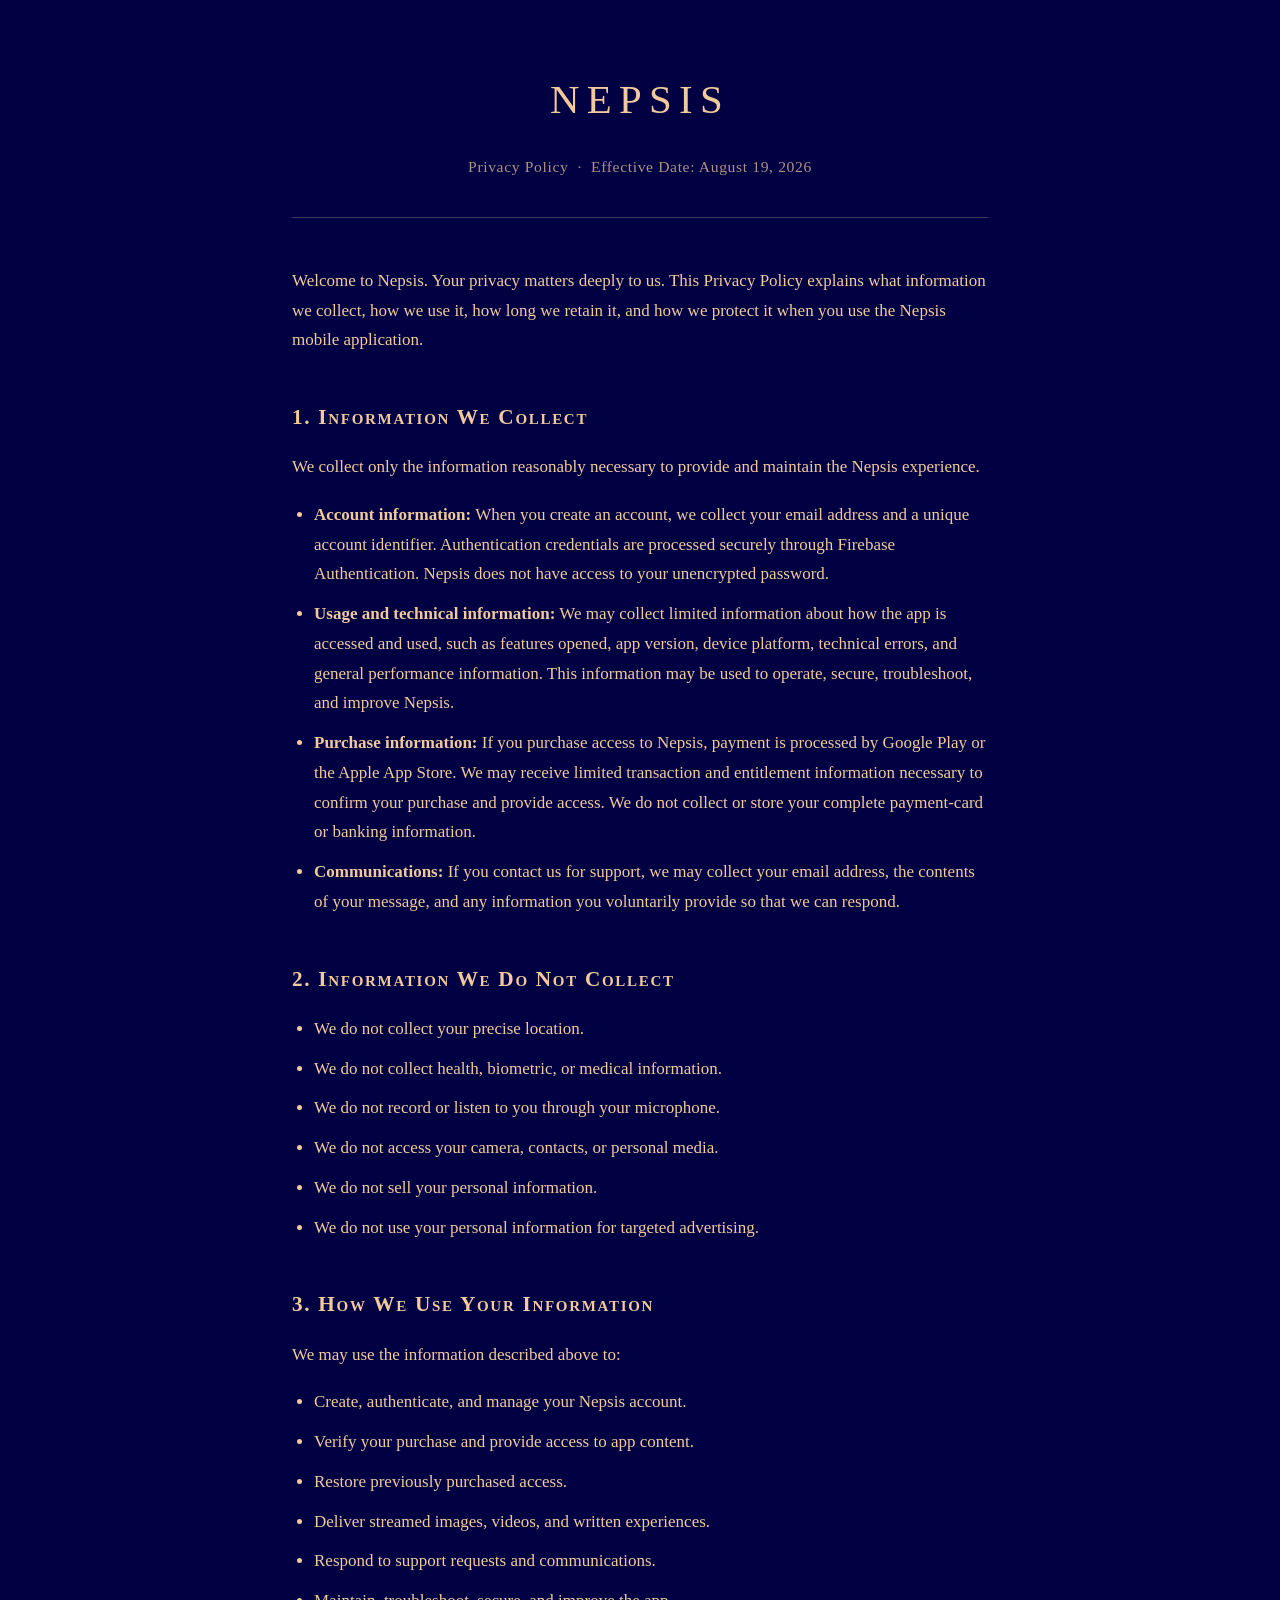
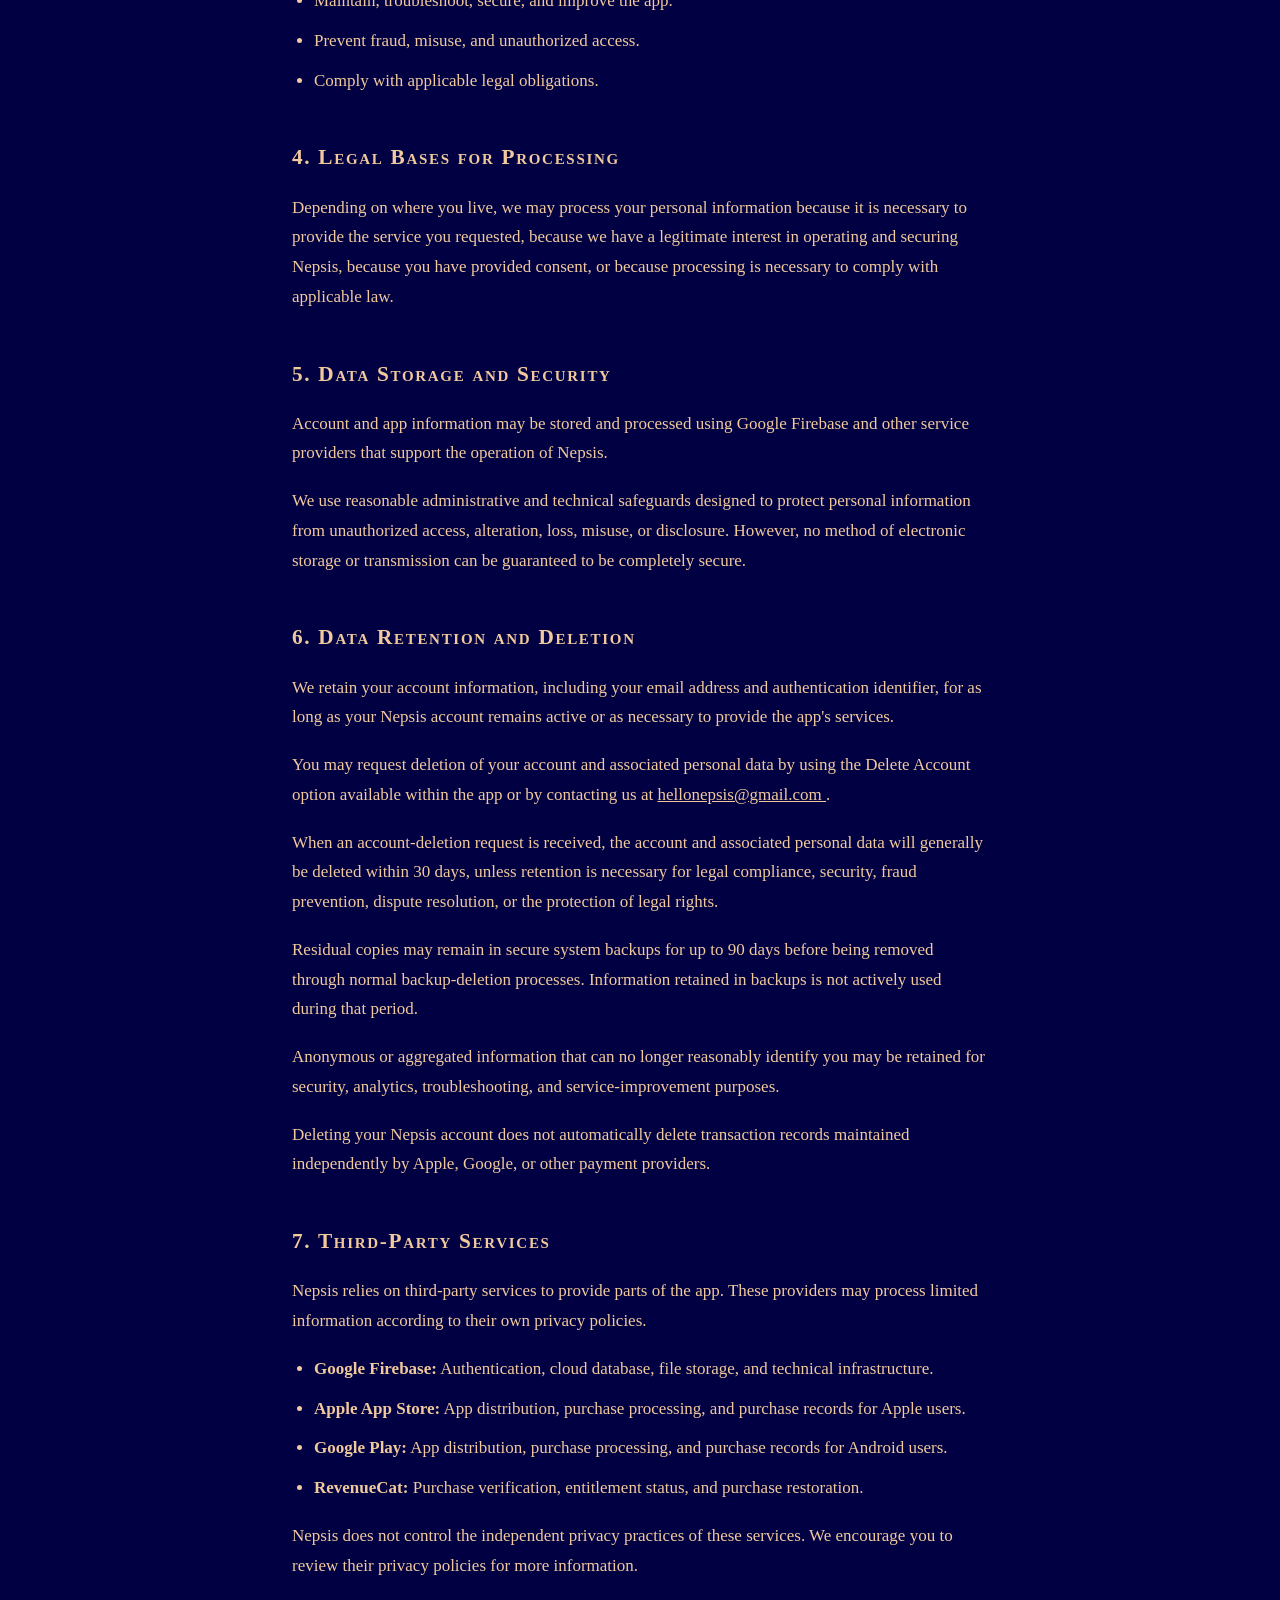
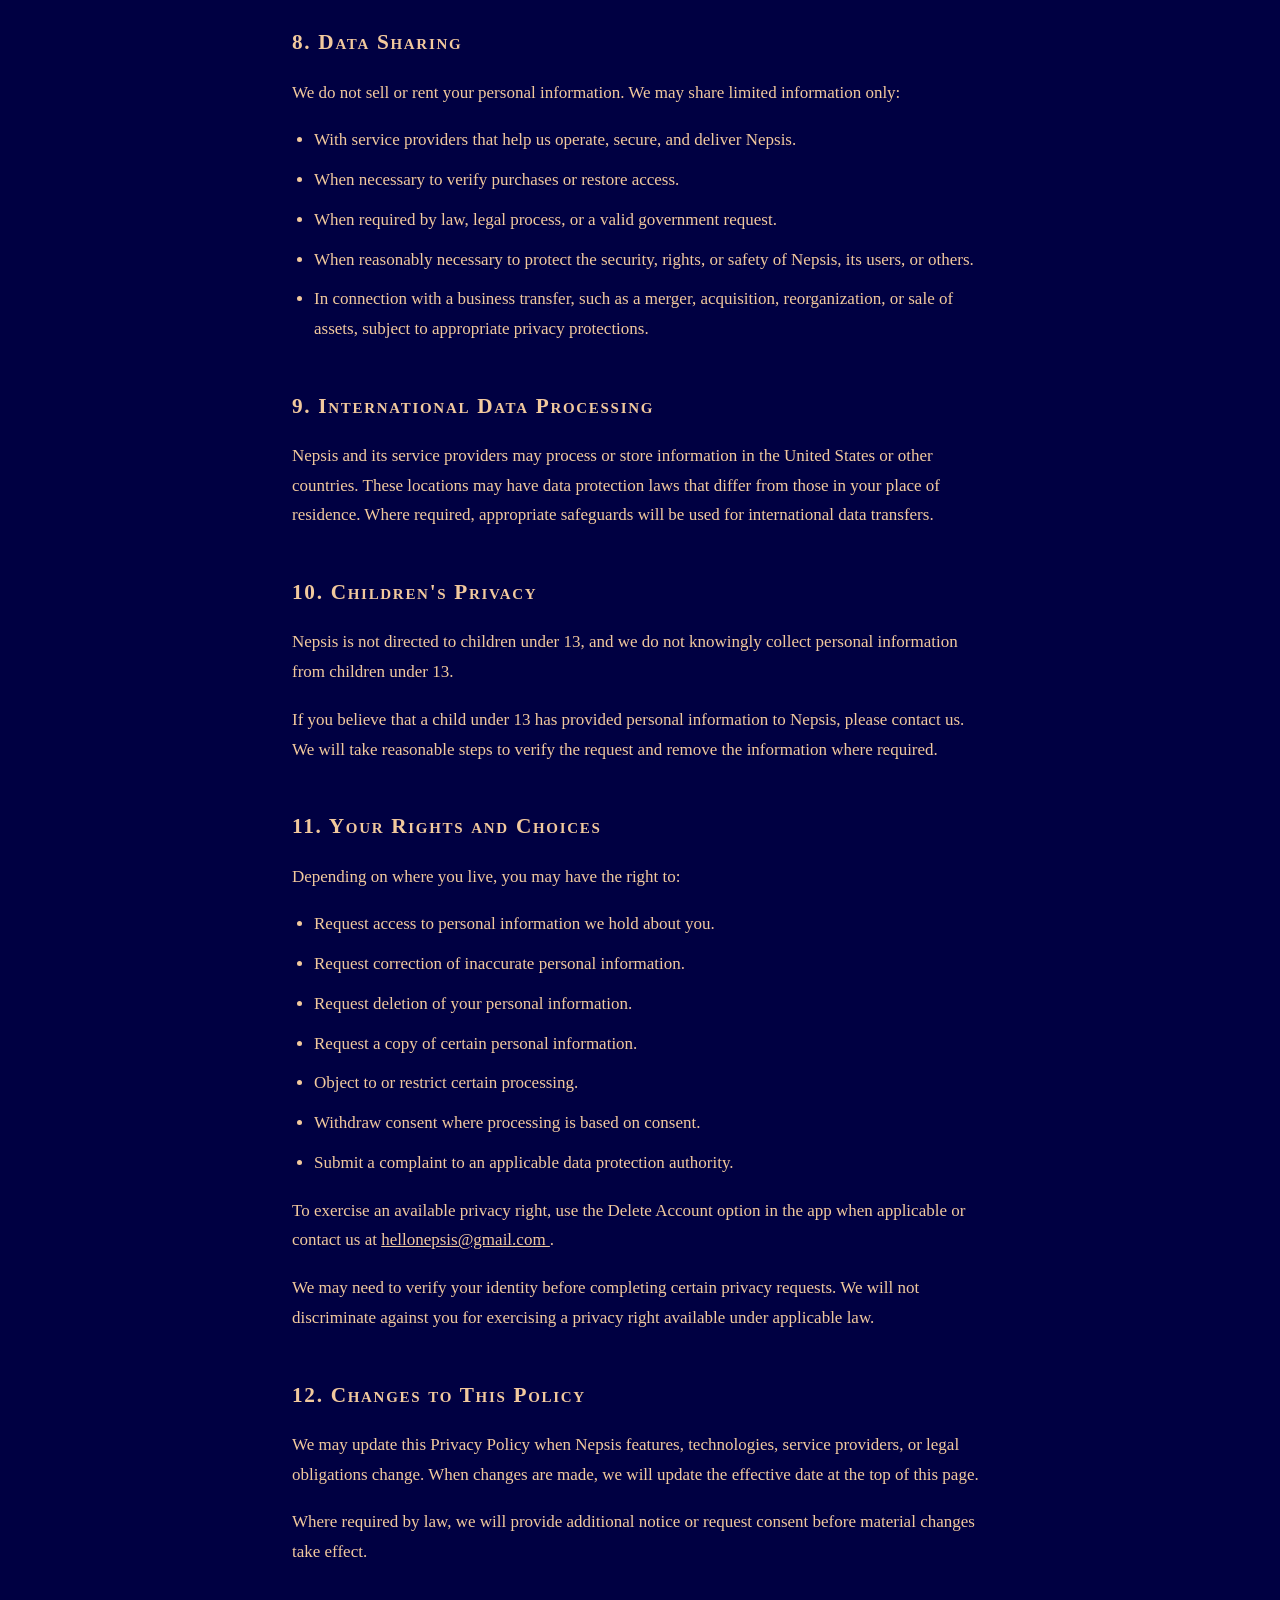
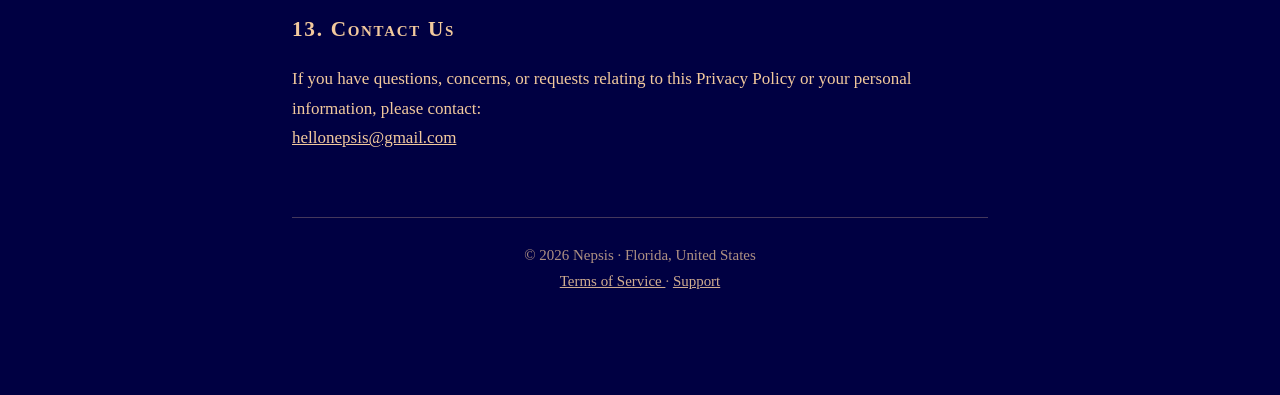
==== commit f5cd671e: "Update privacy-policy.html" ====
--- a/privacy-policy.html
+++ b/privacy-policy.html
@@ -12,9 +12,9 @@
 
     body {
       margin: 0;
-      background: #fdf8f2;
-      color: #2c2c2c;
-      font-family: Georgia, serif;
+      background: #000042;
+      color: #f2c99d;
+      font-family: Georgia, "Times New Roman", serif;
       font-size: 17px;
       line-height: 1.75;
     }
@@ -27,8 +27,7 @@
 
     .wordmark {
       margin: 0 0 18px;
-      color: #2c2c2c;
-      font-family: Georgia, serif;
+      color: #f2c99d;
       font-size: 2.4em;
       font-weight: 500;
       letter-spacing: 0.18em;
@@ -37,7 +36,7 @@
 
     .meta {
       margin-bottom: 36px;
-      color: #6b6258;
+      color: rgba(242, 201, 157, 0.72);
       font-size: 0.92em;
       letter-spacing: 0.04em;
       text-align: center;
@@ -46,14 +45,13 @@
     hr {
       margin: 0 0 48px;
       border: none;
-      border-top: 1px solid #e0d8cc;
+      border-top: 1px solid rgba(242, 201, 157, 0.28);
     }
 
     h2 {
       margin-top: 44px;
       margin-bottom: 16px;
-      color: #2c2c2c;
-      font-family: Georgia, serif;
+      color: #f2c99d;
       font-size: 1.25em;
       font-variant: small-caps;
       font-weight: 600;
@@ -74,25 +72,25 @@
     }
 
     a {
-      color: #4a3f35;
+      color: #f2c99d;
       text-decoration: underline;
     }
 
     a:hover {
-      color: #2c2c2c;
+      color: #ffffff;
     }
 
     footer {
       margin-top: 64px;
       padding-top: 24px;
-      border-top: 1px solid #e0d8cc;
-      color: #6b6258;
+      border-top: 1px solid rgba(242, 201, 157, 0.28);
+      color: rgba(242, 201, 157, 0.72);
       font-size: 0.88em;
       text-align: center;
     }
 
     footer a {
-      color: #6b6258;
+      color: rgba(242, 201, 157, 0.86);
     }
   </style>
 </head>
@@ -103,7 +101,8 @@
     <div class="wordmark">NEPSIS</div>
 
     <div class="meta">
-      Privacy Policy &nbsp;&middot;&nbsp; Effective Date: August 11, 2026
+      Privacy Policy &nbsp;&middot;&nbsp;
+      Effective Date: August 19, 2026
     </div>
 
     <hr>
@@ -118,67 +117,97 @@
     <h2>1. Information We Collect</h2>
 
     <p>
-      We collect only what is necessary to provide you with the Nepsis
-      experience:
+      We collect only the information reasonably necessary to provide and
+      maintain the Nepsis experience.
     </p>
 
     <ul>
       <li>
         <strong>Account information:</strong>
-        When you create an account, we collect your email address.
-        Authentication credentials are processed securely through Firebase
-        Authentication. Nepsis does not have access to your unencrypted
-        password.
-      </li>
-
-      <li>
-        <strong>Usage data:</strong>
-        We may collect limited information about how you use the app, such
-        as which features are accessed, to maintain and improve the
-        experience.
+        When you create an account, we collect your email address and a
+        unique account identifier. Authentication credentials are processed
+        securely through Firebase Authentication. Nepsis does not have
+        access to your unencrypted password.
+      </li>
+
+      <li>
+        <strong>Usage and technical information:</strong>
+        We may collect limited information about how the app is accessed
+        and used, such as features opened, app version, device platform,
+        technical errors, and general performance information. This
+        information may be used to operate, secure, troubleshoot, and
+        improve Nepsis.
       </li>
 
       <li>
         <strong>Purchase information:</strong>
         If you purchase access to Nepsis, payment is processed by Google
-        Play or the Apple App Store. We do not collect or store your full
+        Play or the Apple App Store. We may receive limited transaction and
+        entitlement information necessary to confirm your purchase and
+        provide access. We do not collect or store your complete
         payment-card or banking information.
       </li>
+
+      <li>
+        <strong>Communications:</strong>
+        If you contact us for support, we may collect your email address,
+        the contents of your message, and any information you voluntarily
+        provide so that we can respond.
+      </li>
     </ul>
 
     <h2>2. Information We Do Not Collect</h2>
 
     <ul>
       <li>We do not collect your precise location.</li>
-      <li>We do not collect health or biometric data.</li>
-      <li>We do not sell your personal information to third parties.</li>
-      <li>We do not use your personal information for advertising purposes.</li>
+      <li>We do not collect health, biometric, or medical information.</li>
+      <li>We do not record or listen to you through your microphone.</li>
+      <li>We do not access your camera, contacts, or personal media.</li>
+      <li>We do not sell your personal information.</li>
+      <li>We do not use your personal information for targeted advertising.</li>
     </ul>
 
     <h2>3. How We Use Your Information</h2>
 
-    <p>We use the information we collect to:</p>
+    <p>We may use the information described above to:</p>
 
     <ul>
       <li>Create, authenticate, and manage your Nepsis account.</li>
-      <li>Provide access to content based on your purchase status.</li>
-      <li>Respond to support requests.</li>
-      <li>Maintain, secure, and improve the app experience.</li>
+      <li>Verify your purchase and provide access to app content.</li>
+      <li>Restore previously purchased access.</li>
+      <li>Deliver streamed images, videos, and written experiences.</li>
+      <li>Respond to support requests and communications.</li>
+      <li>Maintain, troubleshoot, secure, and improve the app.</li>
       <li>Prevent fraud, misuse, and unauthorized access.</li>
-    </ul>
-
-    <h2>4. Data Storage and Security</h2>
-
-    <p>
-      Your information is stored using Google Firebase, which provides
-      industry-standard security controls. We take reasonable
-      administrative and technical measures to protect your information
-      from unauthorized access, alteration, loss, misuse, or disclosure.
-      However, no electronic storage or transmission system can be
-      guaranteed to be completely secure.
-    </p>
-
-    <h2>5. Data Retention and Deletion</h2>
+      <li>Comply with applicable legal obligations.</li>
+    </ul>
+
+    <h2>4. Legal Bases for Processing</h2>
+
+    <p>
+      Depending on where you live, we may process your personal information
+      because it is necessary to provide the service you requested, because
+      we have a legitimate interest in operating and securing Nepsis,
+      because you have provided consent, or because processing is necessary
+      to comply with applicable law.
+    </p>
+
+    <h2>5. Data Storage and Security</h2>
+
+    <p>
+      Account and app information may be stored and processed using Google
+      Firebase and other service providers that support the operation of
+      Nepsis.
+    </p>
+
+    <p>
+      We use reasonable administrative and technical safeguards designed to
+      protect personal information from unauthorized access, alteration,
+      loss, misuse, or disclosure. However, no method of electronic storage
+      or transmission can be guaranteed to be completely secure.
+    </p>
+
+    <h2>6. Data Retention and Deletion</h2>
 
     <p>
       We retain your account information, including your email address and
@@ -188,91 +217,200 @@
 
     <p>
       You may request deletion of your account and associated personal data
-      by using the Delete Account option available in the app or by
+      by using the Delete Account option available within the app or by
       contacting us at
-      <a href="mailto:hellonepsis@gmail.com">hellonepsis@gmail.com</a>.
+      <a href="mailto:hellonepsis@gmail.com">
+        hellonepsis@gmail.com
+      </a>.
     </p>
 
     <p>
       When an account-deletion request is received, the account and
-      associated personal data will be deleted within 30 days, unless
-      retention is required for legal, security, fraud-prevention, dispute
-      resolution, or regulatory purposes.
+      associated personal data will generally be deleted within 30 days,
+      unless retention is necessary for legal compliance, security,
+      fraud prevention, dispute resolution, or the protection of legal
+      rights.
     </p>
 
     <p>
       Residual copies may remain in secure system backups for up to 90 days
-      before being permanently removed. Information retained in backups is
-      not used for any other purpose during that period.
+      before being removed through normal backup-deletion processes.
+      Information retained in backups is not actively used during that
+      period.
     </p>
 
     <p>
       Anonymous or aggregated information that can no longer reasonably
-      identify an individual may be retained for analytics, security, and
-      service-improvement purposes.
-    </p>
-
-    <h2>6. Third-Party Services</h2>
-
-    <p>
-      Nepsis uses the following third-party services, each governed by its
-      own privacy policy:
-    </p>
-
-    <ul>
-      <li>Google Firebase — authentication, database, and data storage</li>
-      <li>Google Play and Apple App Store — purchases and payment processing</li>
-      <li>RevenueCat — purchase status and entitlement management</li>
-    </ul>
-
-    <h2>7. Children's Privacy</h2>
-
-    <p>
-      Nepsis is not directed at children under the age of 13. We do not
-      knowingly collect personal information from children under 13. If you
-      believe that a child has provided us with personal information,
-      please contact us and we will take appropriate steps to delete it.
-    </p>
-
-    <h2>8. Your Rights and Choices</h2>
-
-    <p>Depending on where you live, you may have the right to:</p>
-
-    <ul>
-      <li>Request access to the personal information we hold about you.</li>
+      identify you may be retained for security, analytics, troubleshooting,
+      and service-improvement purposes.
+    </p>
+
+    <p>
+      Deleting your Nepsis account does not automatically delete transaction
+      records maintained independently by Apple, Google, or other payment
+      providers.
+    </p>
+
+    <h2>7. Third-Party Services</h2>
+
+    <p>
+      Nepsis relies on third-party services to provide parts of the app.
+      These providers may process limited information according to their own
+      privacy policies.
+    </p>
+
+    <ul>
+      <li>
+        <strong>Google Firebase:</strong>
+        Authentication, cloud database, file storage, and technical
+        infrastructure.
+      </li>
+
+      <li>
+        <strong>Apple App Store:</strong>
+        App distribution, purchase processing, and purchase records for
+        Apple users.
+      </li>
+
+      <li>
+        <strong>Google Play:</strong>
+        App distribution, purchase processing, and purchase records for
+        Android users.
+      </li>
+
+      <li>
+        <strong>RevenueCat:</strong>
+        Purchase verification, entitlement status, and purchase restoration.
+      </li>
+    </ul>
+
+    <p>
+      Nepsis does not control the independent privacy practices of these
+      services. We encourage you to review their privacy policies for more
+      information.
+    </p>
+
+    <h2>8. Data Sharing</h2>
+
+    <p>
+      We do not sell or rent your personal information. We may share limited
+      information only:
+    </p>
+
+    <ul>
+      <li>
+        With service providers that help us operate, secure, and deliver
+        Nepsis.
+      </li>
+
+      <li>
+        When necessary to verify purchases or restore access.
+      </li>
+
+      <li>
+        When required by law, legal process, or a valid government request.
+      </li>
+
+      <li>
+        When reasonably necessary to protect the security, rights, or safety
+        of Nepsis, its users, or others.
+      </li>
+
+      <li>
+        In connection with a business transfer, such as a merger,
+        acquisition, reorganization, or sale of assets, subject to
+        appropriate privacy protections.
+      </li>
+    </ul>
+
+    <h2>9. International Data Processing</h2>
+
+    <p>
+      Nepsis and its service providers may process or store information in
+      the United States or other countries. These locations may have data
+      protection laws that differ from those in your place of residence.
+      Where required, appropriate safeguards will be used for international
+      data transfers.
+    </p>
+
+    <h2>10. Children's Privacy</h2>
+
+    <p>
+      Nepsis is not directed to children under 13, and we do not knowingly
+      collect personal information from children under 13.
+    </p>
+
+    <p>
+      If you believe that a child under 13 has provided personal information
+      to Nepsis, please contact us. We will take reasonable steps to verify
+      the request and remove the information where required.
+    </p>
+
+    <h2>11. Your Rights and Choices</h2>
+
+    <p>
+      Depending on where you live, you may have the right to:
+    </p>
+
+    <ul>
+      <li>Request access to personal information we hold about you.</li>
       <li>Request correction of inaccurate personal information.</li>
-      <li>Request deletion of your account and associated personal data.</li>
+      <li>Request deletion of your personal information.</li>
+      <li>Request a copy of certain personal information.</li>
+      <li>Object to or restrict certain processing.</li>
       <li>Withdraw consent where processing is based on consent.</li>
-    </ul>
-
-    <p>
-      To delete your account, use the Delete Account option in the app or
-      contact us at
-      <a href="mailto:hellonepsis@gmail.com">hellonepsis@gmail.com</a>.
-    </p>
-
-    <h2>9. Changes to This Policy</h2>
-
-    <p>
-      We may update this Privacy Policy periodically. When changes are
-      made, we will update the effective date at the top of this page. We
-      encourage you to review this policy from time to time.
-    </p>
-
-    <h2>10. Contact Us</h2>
+      <li>Submit a complaint to an applicable data protection authority.</li>
+    </ul>
+
+    <p>
+      To exercise an available privacy right, use the Delete Account option
+      in the app when applicable or contact us at
+      <a href="mailto:hellonepsis@gmail.com">
+        hellonepsis@gmail.com
+      </a>.
+    </p>
+
+    <p>
+      We may need to verify your identity before completing certain privacy
+      requests. We will not discriminate against you for exercising a
+      privacy right available under applicable law.
+    </p>
+
+    <h2>12. Changes to This Policy</h2>
+
+    <p>
+      We may update this Privacy Policy when Nepsis features, technologies,
+      service providers, or legal obligations change. When changes are made,
+      we will update the effective date at the top of this page.
+    </p>
+
+    <p>
+      Where required by law, we will provide additional notice or request
+      consent before material changes take effect.
+    </p>
+
+    <h2>13. Contact Us</h2>
 
     <p>
       If you have questions, concerns, or requests relating to this Privacy
-      Policy or your personal information, please contact us at:<br>
-      <a href="mailto:hellonepsis@gmail.com">hellonepsis@gmail.com</a>
+      Policy or your personal information, please contact:
+      <br>
+
+      <a href="mailto:hellonepsis@gmail.com">
+        hellonepsis@gmail.com
+      </a>
     </p>
 
     <footer>
-      &copy; 2026 Nepsis &middot; Florida, United States<br>
+      &copy; 2026 Nepsis &middot; Florida, United States
+      <br>
+
       <a href="https://nepsis.space/terms-of-service.html">
         Terms of Service
       </a>
+
       &middot;
+
       <a href="https://nepsis.space/support.html">
         Support
       </a>
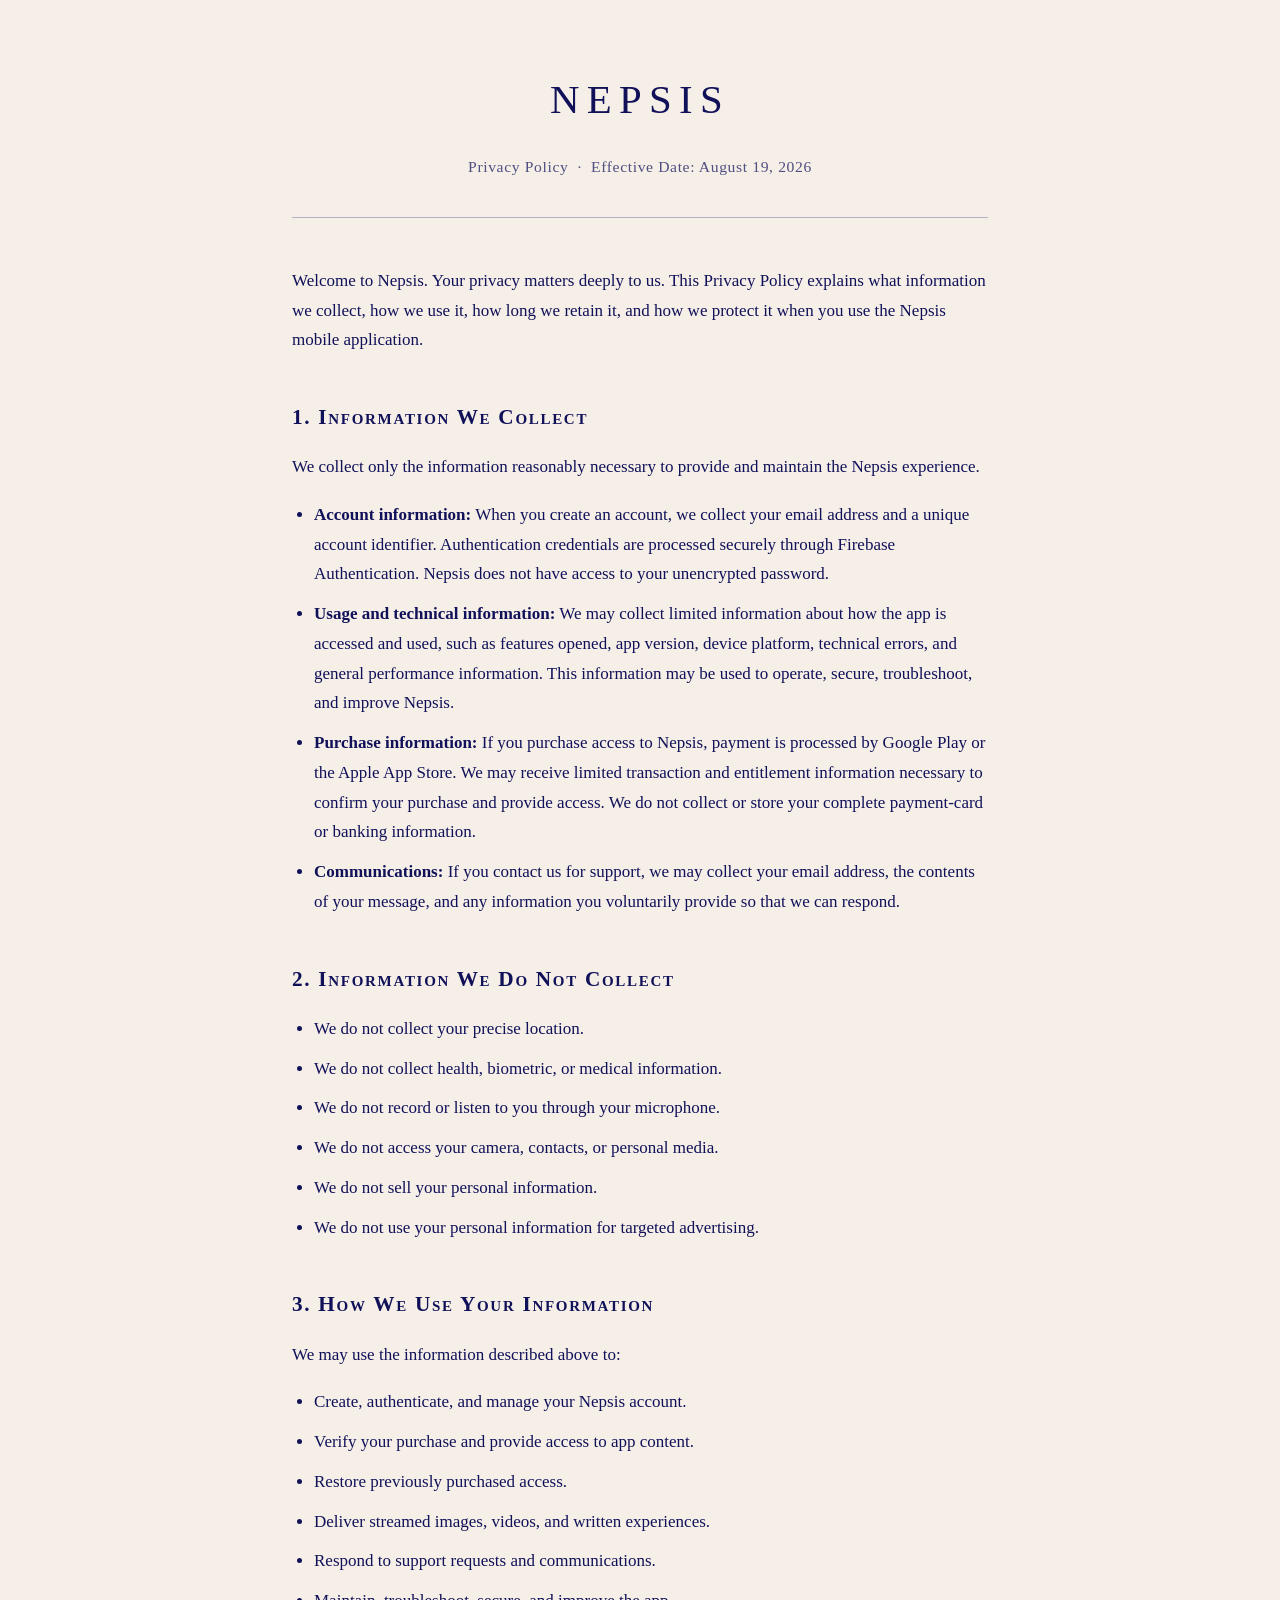
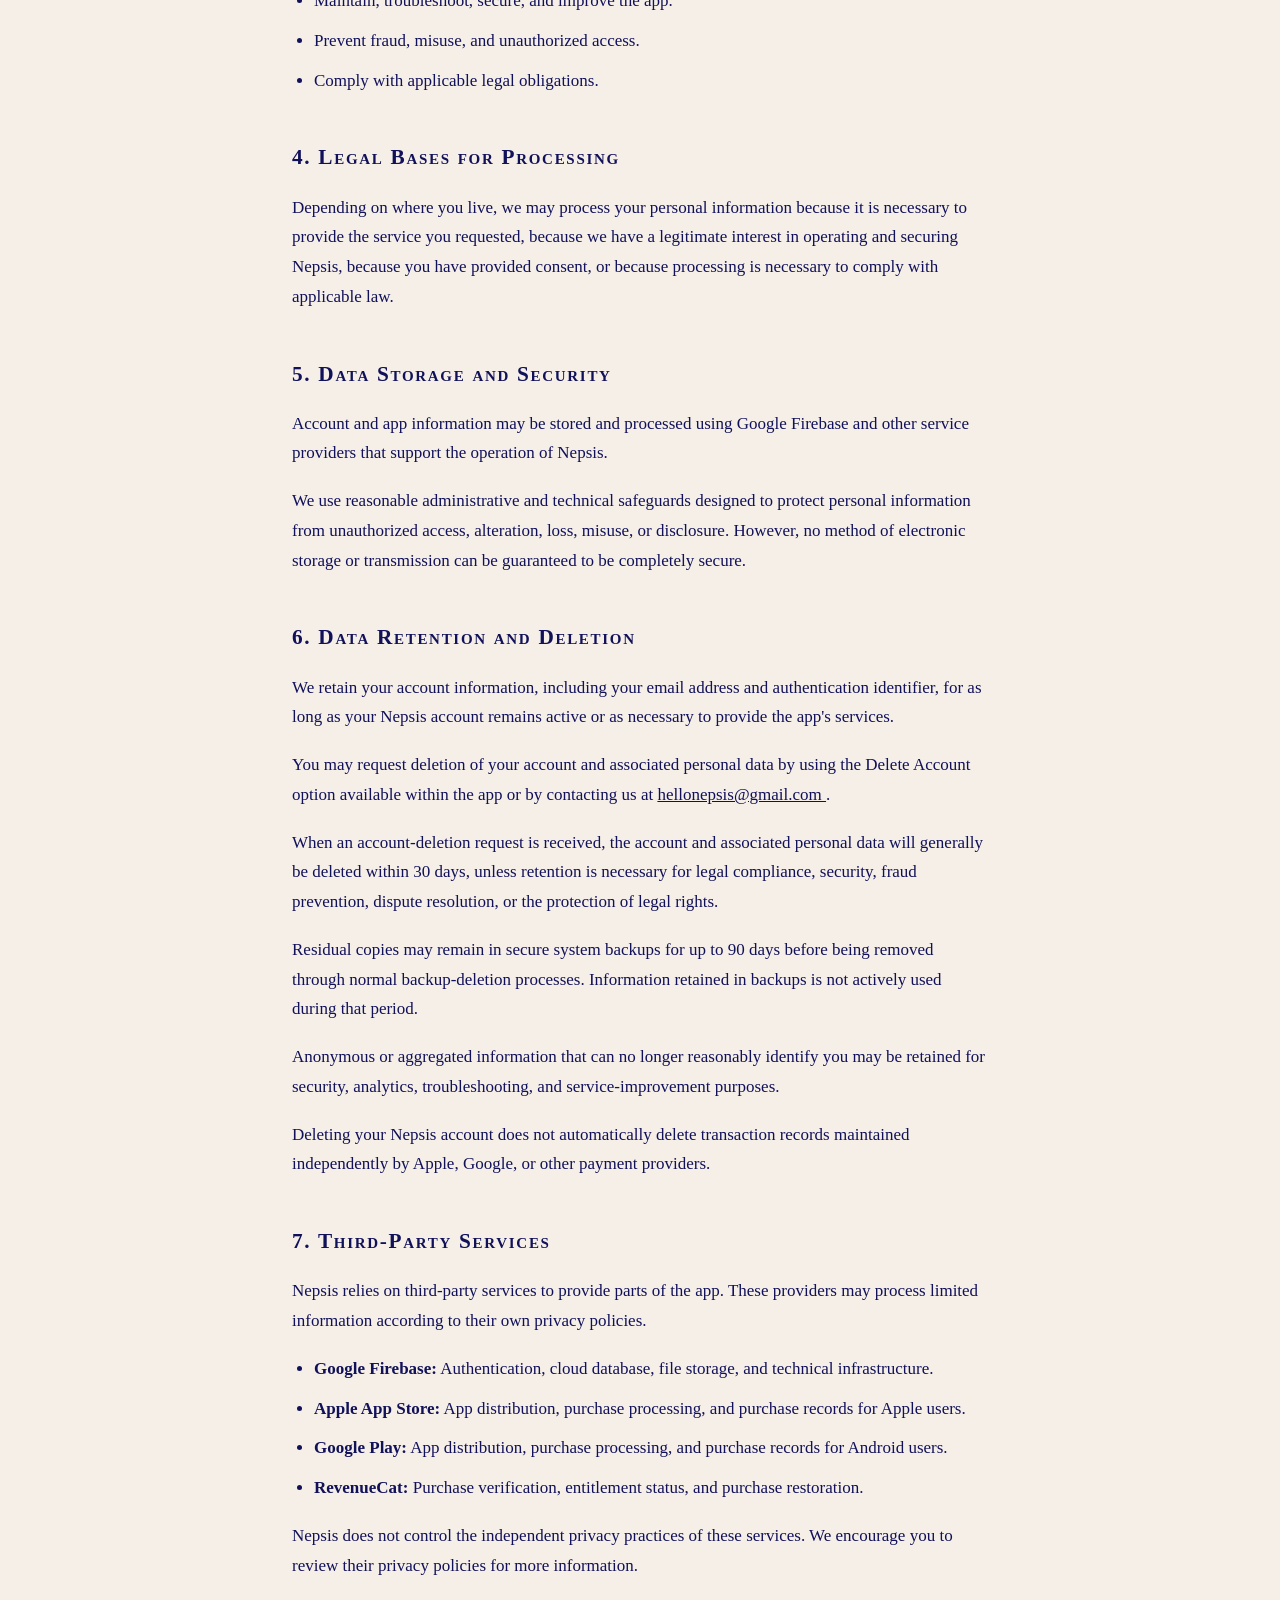
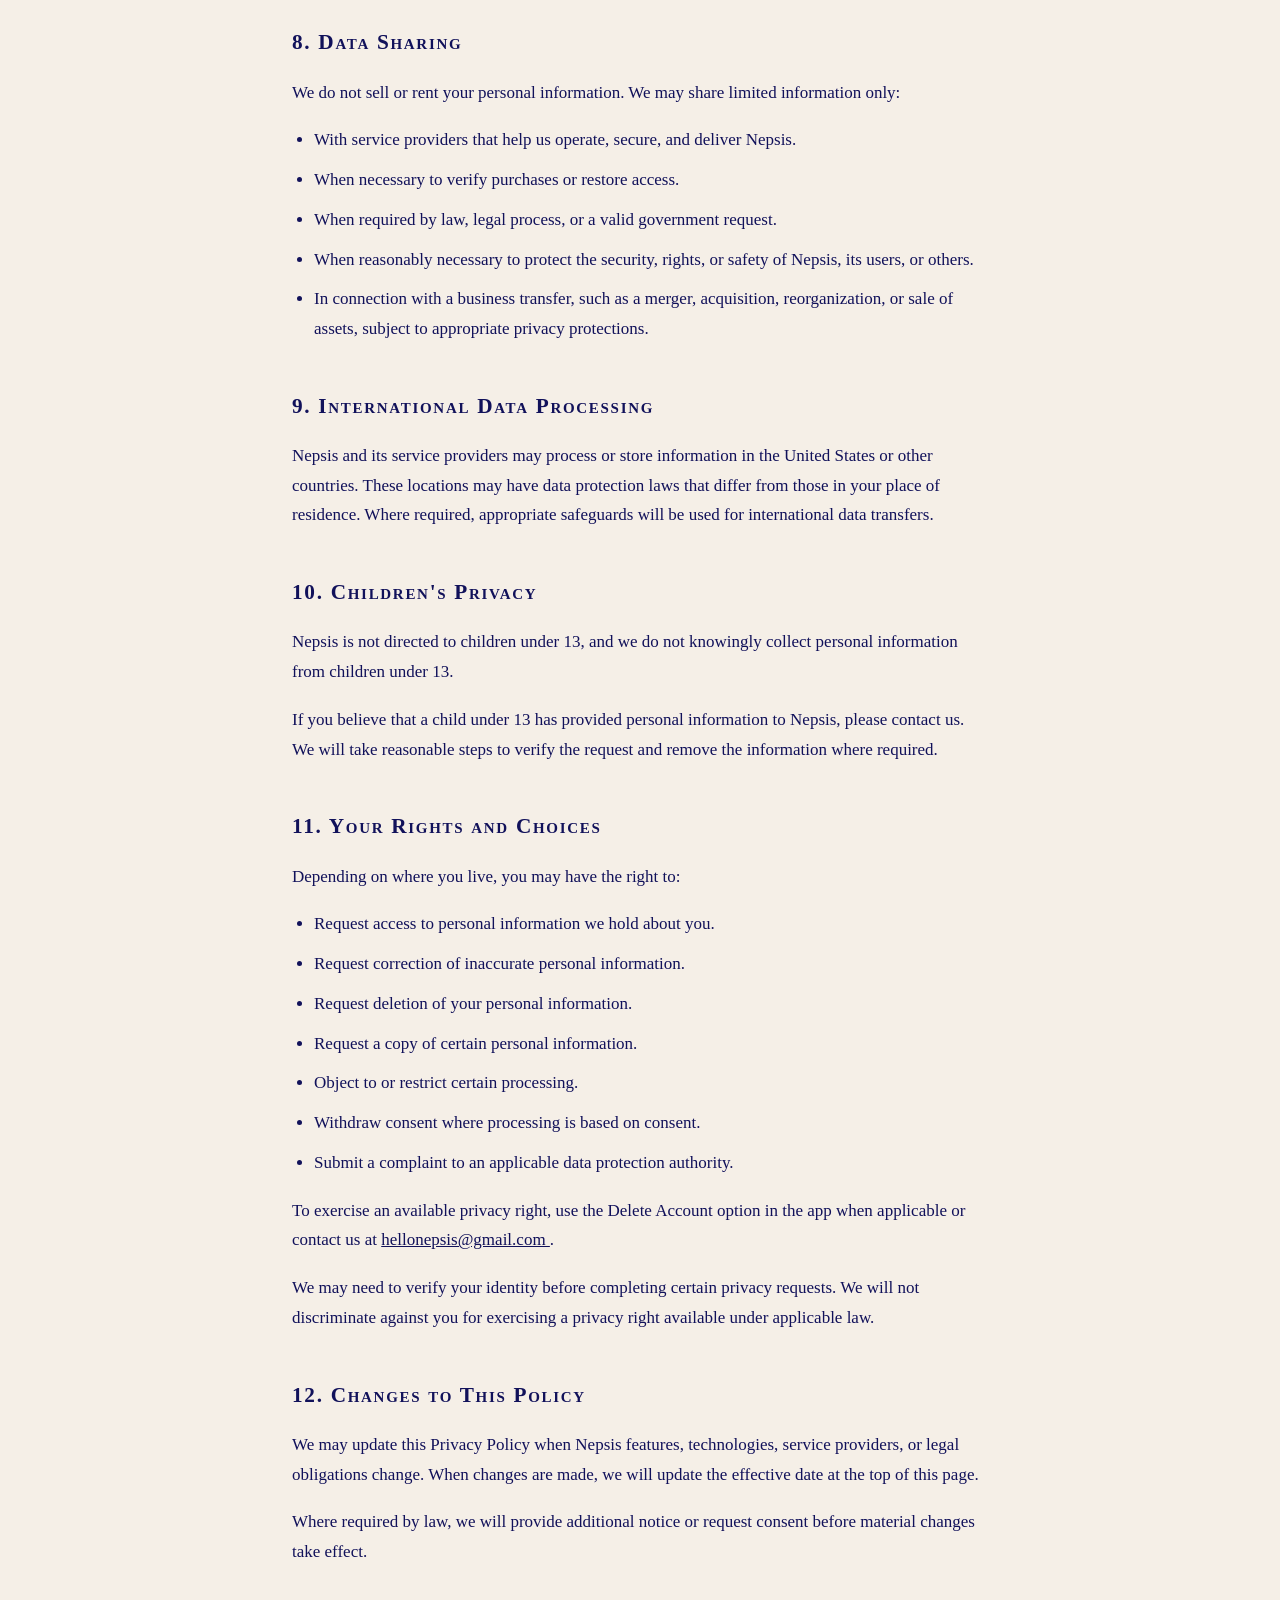
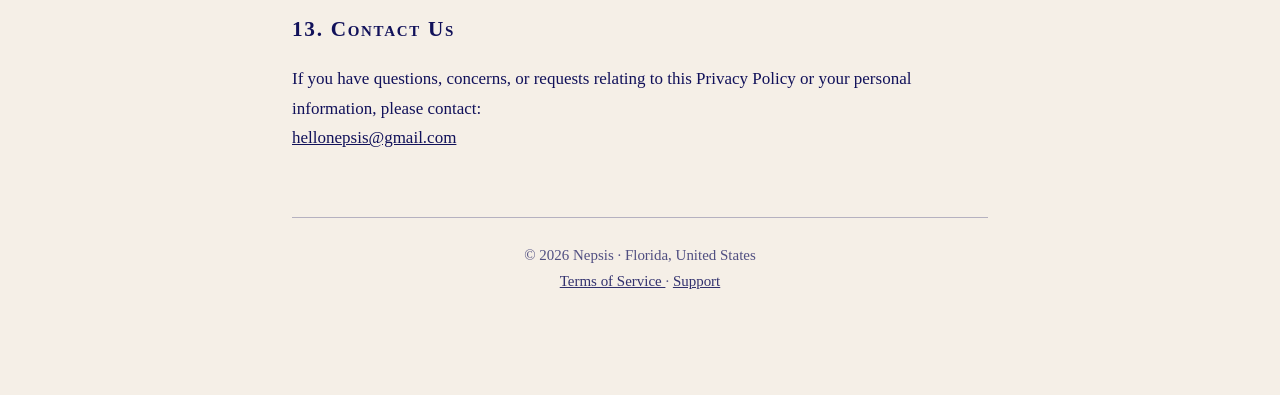
==== commit 73f5d45f: "Update privacy-policy.html" ====
--- a/privacy-policy.html
+++ b/privacy-policy.html
@@ -12,8 +12,8 @@
 
     body {
       margin: 0;
-      background: #000042;
-      color: #f2c99d;
+      background: #F5EFE7;
+      color: #11115A;
       font-family: Georgia, "Times New Roman", serif;
       font-size: 17px;
       line-height: 1.75;
@@ -27,7 +27,7 @@
 
     .wordmark {
       margin: 0 0 18px;
-      color: #f2c99d;
+      color: #11115A;
       font-size: 2.4em;
       font-weight: 500;
       letter-spacing: 0.18em;
@@ -36,7 +36,7 @@
 
     .meta {
       margin-bottom: 36px;
-      color: rgba(242, 201, 157, 0.72);
+      color: rgba(17, 17, 90, 0.72);
       font-size: 0.92em;
       letter-spacing: 0.04em;
       text-align: center;
@@ -45,13 +45,13 @@
     hr {
       margin: 0 0 48px;
       border: none;
-      border-top: 1px solid rgba(242, 201, 157, 0.28);
+      border-top: 1px solid rgba(17, 17, 90, 0.28);
     }
 
     h2 {
       margin-top: 44px;
       margin-bottom: 16px;
-      color: #f2c99d;
+      color: #11115A;
       font-size: 1.25em;
       font-variant: small-caps;
       font-weight: 600;
@@ -72,25 +72,25 @@
     }
 
     a {
-      color: #f2c99d;
+      color: #11115A;
       text-decoration: underline;
     }
 
     a:hover {
-      color: #ffffff;
+      color: #11115A;
     }
 
     footer {
       margin-top: 64px;
       padding-top: 24px;
-      border-top: 1px solid rgba(242, 201, 157, 0.28);
-      color: rgba(242, 201, 157, 0.72);
+      border-top: 1px solid rgba(17, 17, 90, 0.28);
+      color: rgba(17, 17, 90, 0.72);
       font-size: 0.88em;
       text-align: center;
     }
 
     footer a {
-      color: rgba(242, 201, 157, 0.86);
+      color: rgba(17, 17, 90, 0.86);
     }
   </style>
 </head>
